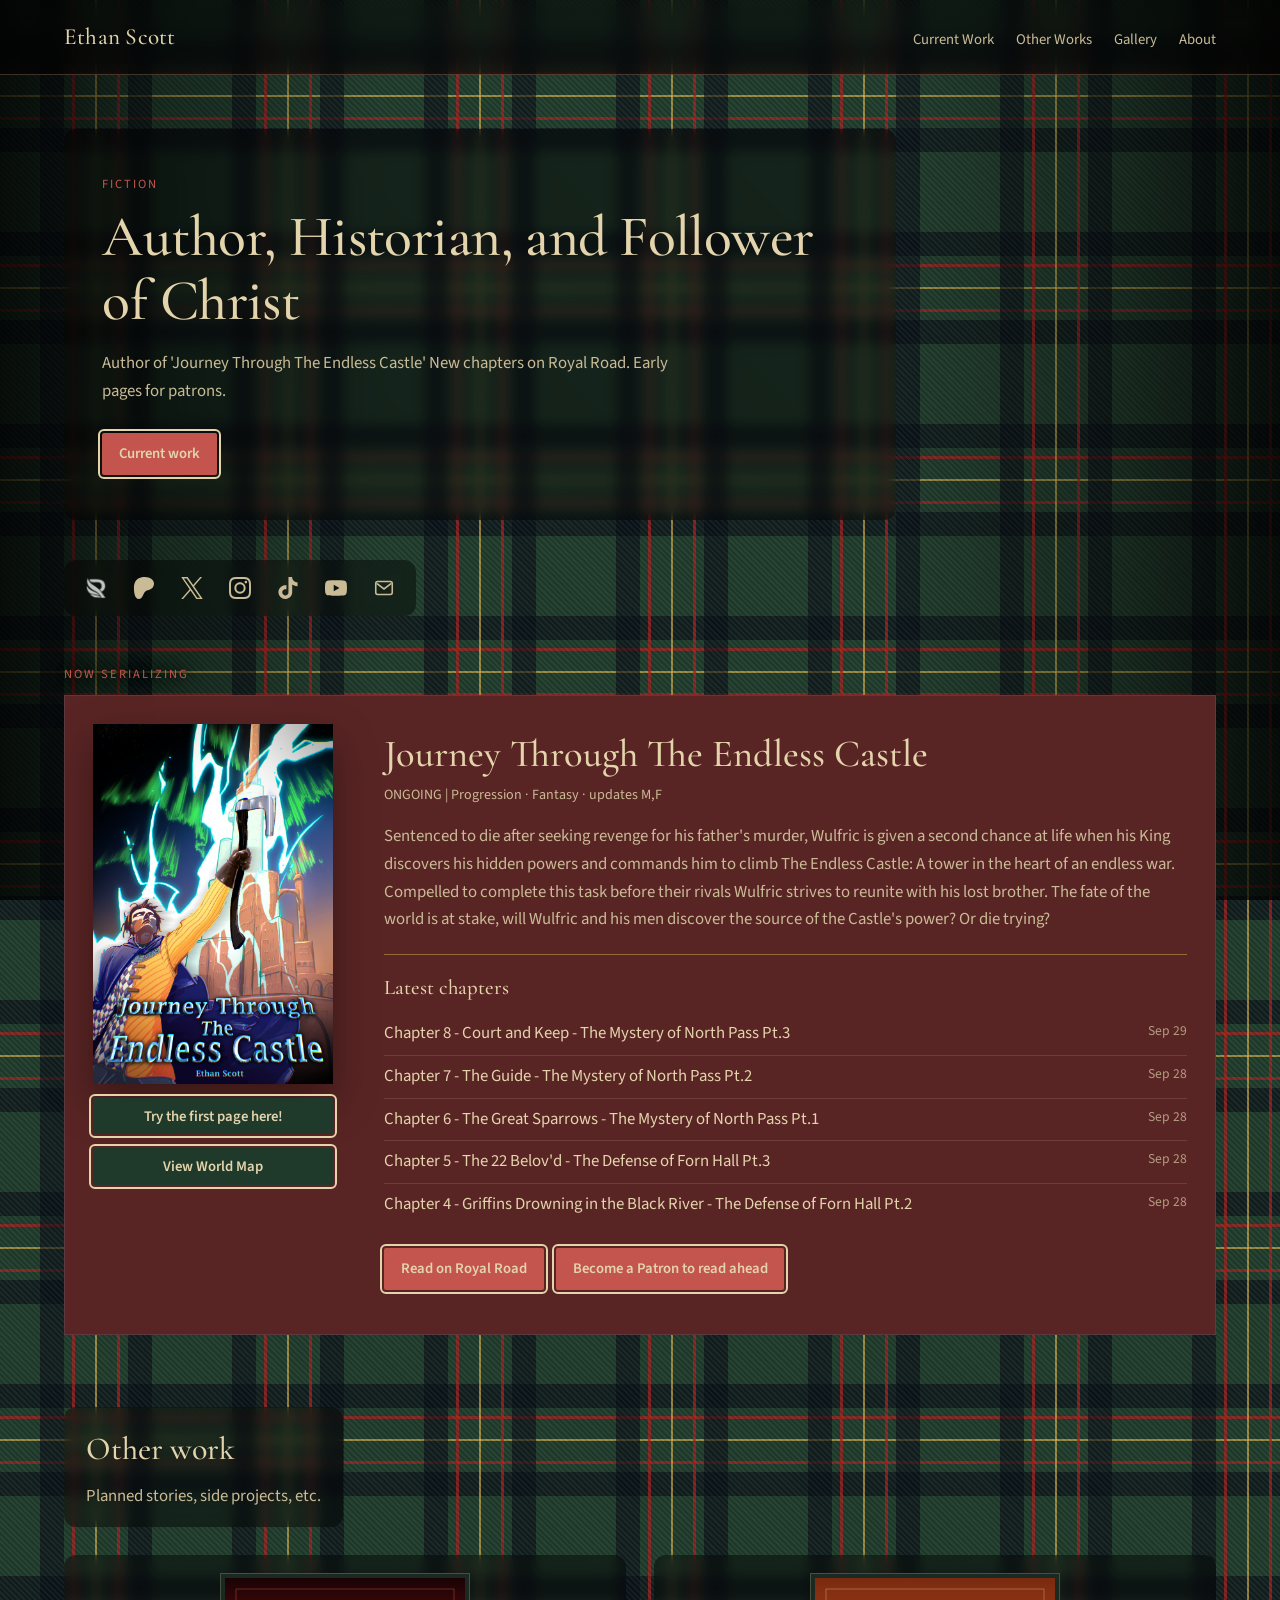
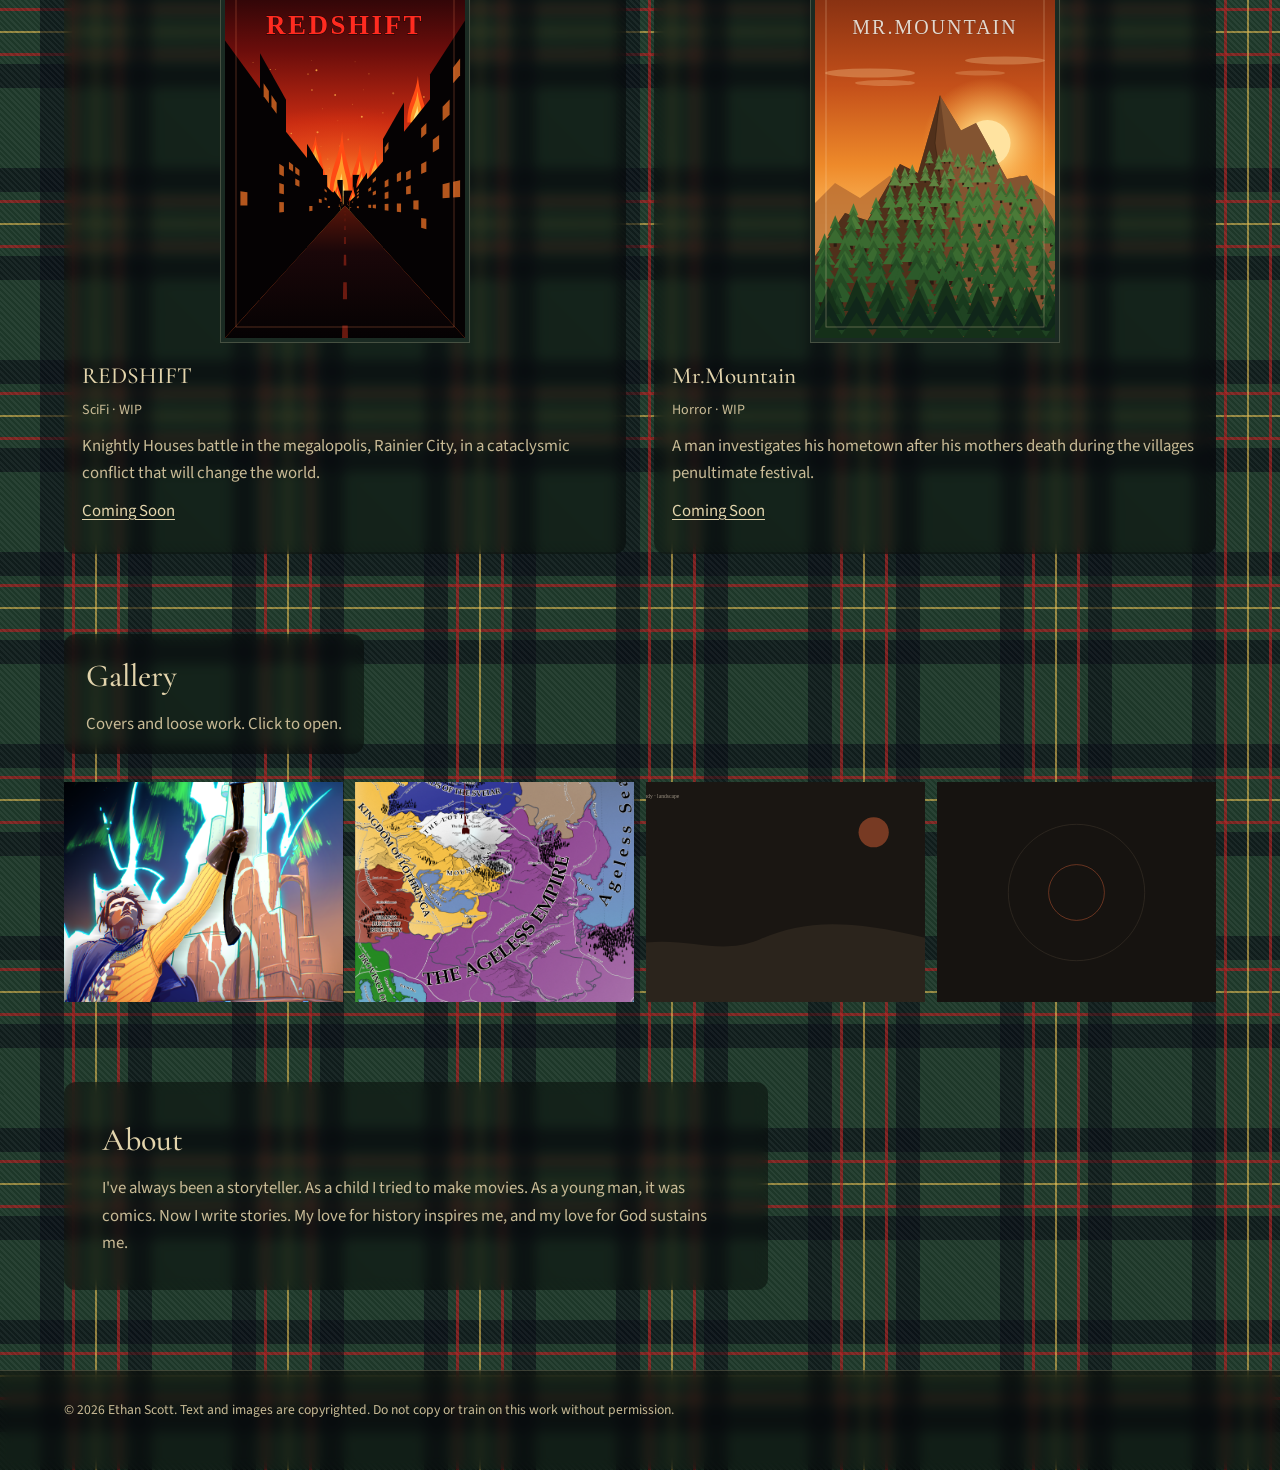
==== index.html @ 51ea2eb9 "Update index.html" ====
<!DOCTYPE html>
<html lang="en">
<head>
  <meta charset="utf-8">
  <meta name="viewport" content="width=device-width, initial-scale=1">
  <title>Ethan Scott</title>
  <link rel="icon" type="image/png" href="images/E-icon.png">
  <meta name="description" content="Fiction by Ethan Scott. Serials, stories, and related art.">
  <link rel="canonical" href="https://ethanscott.work/">

<!-- Open Graph (Discord, Facebook, iMessage, Slack, etc.) -->
<meta property="og:type" content="website">
<meta property="og:site_name" content="Ethan Scott">
<meta property="og:title" content="Ethan Scott | Author, Historian, and Follower of Christ">
<meta property="og:description" content="Author of Journey Through The Endless Castle. New chapters on Royal Road, early pages for patrons.">
<meta property="og:url" content="https://ethanscott.work/">
<meta property="og:image" content="https://ethanscott.work/images/Cover_Art_Lightning_FINAL_darkerskywChromo.png">
<meta property="og:image:alt" content="Cover art for Journey Through The Endless Castle">

<!-- Twitter / X -->
<meta name="twitter:card" content="summary">
<meta name="twitter:site" content="@EthanScott____">
<meta name="twitter:creator" content="@EthanScott____">
<meta name="twitter:title" content="Ethan Scott | Author, Historian, and Follower of Christ">
<meta name="twitter:description" content="Author of Journey Through The Endless Castle. New chapters on Royal Road, early pages for patrons.">
<meta name="twitter:image" content="https://ethanscott.work/images/Cover_Art_Lightning_FINAL_darkerskywChromo.png">
<meta name="twitter:image:alt" content="Cover art for Journey Through The Endless Castle">
  <meta name="theme-color" content="#1f3a2b">
  <link rel="preconnect" href="https://fonts.googleapis.com">
  <link rel="preconnect" href="https://fonts.gstatic.com" crossorigin>
  <link href="https://fonts.googleapis.com/css2?family=Cormorant+Garamond:ital,wght@0,500;0,600;1,500&family=Source+Sans+3:ital,wght@0,400;0,600;1,400&display=swap" rel="stylesheet">
  <link rel="stylesheet" href="style.css">
  <script type="application/ld+json">
{
  "@context": "https://schema.org",
  "@graph": [
    {
      "@type": "WebSite",
      "@id": "https://ethanscott.work/#website",
      "url": "https://ethanscott.work/",
      "name": "Ethan Scott",
      "description": "Fiction by Ethan Scott. Serials, stories, and related art.",
      "publisher": { "@id": "https://ethanscott.work/#person" }
    },
    {
      "@type": "Person",
      "@id": "https://ethanscott.work/#person",
      "name": "Ethan Scott",
      "url": "https://ethanscott.work/",
      "jobTitle": "Author",
      "description": "Author, historian, and follower of Christ.",
      "email": "mailto:askethan@ethanscott.work",
      "sameAs": [
        "https://www.royalroad.com/profile/945969",
        "https://www.patreon.com/ethan_scott",
        "https://x.com/EthanScott____",
        "https://www.instagram.com/ethanscott____/",
        "https://www.tiktok.com/@ethanscott__",
        "https://www.youtube.com/@ethan_scott"
      ]
    },
    {
      "@type": "Book",
      "@id": "https://ethanscott.work/#endless-castle",
      "name": "Journey Through The Endless Castle",
      "author": { "@id": "https://ethanscott.work/#person" },
      "url": "https://www.royalroad.com/fiction/195172/journey-through-the-endless-castle-progression",
      "image": "https://ethanscott.work/images/Cover_Art_Lightning_FINAL_darkerskywChromo.png",
      "genre": ["Progression Fantasy", "Fantasy"],
      "inLanguage": "en",
      "description": "Sentenced to die after seeking revenge for his father's murder, Wulfric is given a second chance at life when his King discovers his hidden powers and commands him to climb The Endless Castle: a tower in the heart of an endless war."
    }
  ]
}
</script>
</head>
<body>

  <header class="site-header">
    <a class="site-mark" href="#top">Ethan Scott</a>
    <nav aria-label="Main">
      <a hfref="#featured">Current Work</a>
      <a href="#works">Other Works</a>
      <a href="#gallery">Gallery</a>
      <a href="#about">About</a>
    </nav>
  </header>

  <main id="top">

    <section class="hero">
      <p class="eyebrow">Fiction</p>
      <h1>Author, Historian, and Follower of Christ</h1>
      <p class="lede">
        <!-- One or two sentences. Swap this for how you actually describe the work. -->
        Author of 'Journey Through The Endless Castle'
        
        New chapters on Royal Road. Early pages for patrons.
      </p>
      <p class="hero-actions">
        <a class="btn btn-solid" href="#featured">Current work</a>
      </p>
    </section>

    <!-- SOCIAL LINKS
         Replace each href="#" with a real profile.
         For email, use mailto:you@ethanscott.work -->
    <nav class="social" aria-label="Elsewhere">
      <ul class="icon-list">
        <li>
          <a href="https://www.royalroad.com/profile/945969" target="_blank" rel="me noopener" aria-label="Royal Road" title="Royal Road">
            <img src="images/royalroad.png" alt="" width="24" height="24">
          </a>
        </li>
        <li>
          <a href="https://www.patreon.com/ethan_scott" target="_blank" rel="me noopener" aria-label="Patreon" title="Patreon">
            <svg viewBox="0 0 24 24" aria-hidden="true" fill="currentColor"><path d="M22.957 7.21c-.004-3.064-2.391-5.576-5.191-6.482-3.478-1.125-8.064-.962-11.384.604C2.357 3.231 1.093 7.391 1.046 11.54c-.039 3.411.302 12.396 5.369 12.46 3.765.047 4.326-4.804 6.068-7.141 1.24-1.662 2.836-2.132 4.801-2.618 3.376-.836 5.678-3.501 5.673-7.031Z"/></svg>
          </a>
        </li>
        <li>
          <a href="https://x.com/EthanScott____" target="_blank" rel="me noopener" aria-label="X" title="X">
            <svg viewBox="0 0 24 24" aria-hidden="true" fill="currentColor"><path d="M14.234 10.162 22.977 0h-2.072l-7.591 8.824L7.251 0H.258l9.168 13.343L.258 24H2.33l8.016-9.318L16.749 24h6.993zm-2.837 3.299-.929-1.329L3.076 1.56h3.182l5.965 8.532.929 1.329 7.754 11.09h-3.182z"/></svg>
          </a>
        </li>
        <li>
          <a href="https://www.instagram.com/ethanscott____/" target="_blank" rel="me noopener" aria-label="Instagram" title="Instagram">
            <svg viewBox="0 0 24 24" aria-hidden="true" fill="currentColor"><path d="M7.0301.084c-1.2768.0602-2.1487.264-2.911.5634-.7888.3075-1.4575.72-2.1228 1.3877-.6652.6677-1.075 1.3368-1.3802 2.127-.2954.7638-.4956 1.6365-.552 2.914-.0564 1.2775-.0689 1.6882-.0626 4.947.0062 3.2586.0206 3.6671.0825 4.9473.061 1.2765.264 2.1482.5635 2.9107.308.7889.72 1.4573 1.388 2.1228.6679.6655 1.3365 1.0743 2.1285 1.38.7632.295 1.6361.4961 2.9134.552 1.2773.056 1.6884.069 4.9462.0627 3.2578-.0062 3.668-.0207 4.9478-.0814 1.28-.0607 2.147-.2652 2.9098-.5633.7889-.3086 1.4578-.72 2.1228-1.3881.665-.6682 1.0745-1.3378 1.3795-2.1284.2957-.7632.4966-1.636.552-2.9124.056-1.2809.0692-1.6898.063-4.948-.0063-3.2583-.021-3.6668-.0817-4.9465-.0607-1.2797-.264-2.1487-.5633-2.9117-.3084-.7889-.72-1.4568-1.3876-2.1228C21.2982 1.33 20.628.9208 19.8378.6165 19.074.321 18.2017.1197 16.9244.0645 15.6471.0093 15.236-.005 11.977.0014 8.718.0076 8.31.0215 7.0301.0839m.1402 21.6932c-1.17-.0509-1.8053-.2453-2.2287-.408-.5606-.216-.96-.4771-1.3819-.895-.422-.4178-.6811-.8186-.9-1.378-.1644-.4234-.3624-1.058-.4171-2.228-.0595-1.2645-.072-1.6442-.079-4.848-.007-3.2037.0053-3.583.0607-4.848.05-1.169.2456-1.805.408-2.2282.216-.5613.4762-.96.895-1.3816.4188-.4217.8184-.6814 1.3783-.9003.423-.1651 1.0575-.3614 2.227-.4171 1.2655-.06 1.6447-.072 4.848-.079 3.2033-.007 3.5835.005 4.8495.0608 1.169.0508 1.8053.2445 2.228.408.5608.216.96.4754 1.3816.895.4217.4194.6816.8176.9005 1.3787.1653.4217.3617 1.056.4169 2.2263.0602 1.2655.0739 1.645.0796 4.848.0058 3.203-.0055 3.5834-.061 4.848-.051 1.17-.245 1.8055-.408 2.2294-.216.5604-.4763.96-.8954 1.3814-.419.4215-.8181.6811-1.3783.9-.4224.1649-1.0577.3617-2.2262.4174-1.2656.0595-1.6448.072-4.8493.079-3.2045.007-3.5825-.006-4.848-.0608M16.953 5.5864A1.44 1.44 0 1 0 18.39 4.144a1.44 1.44 0 0 0-1.437 1.4424M5.8385 12.012c.0067 3.4032 2.7706 6.1557 6.173 6.1493 3.4026-.0065 6.157-2.7701 6.1506-6.1733-.0065-3.4032-2.771-6.1565-6.174-6.1498-3.403.0067-6.156 2.771-6.1496 6.1738M8 12.0077a4 4 0 1 1 4.008 3.9921A3.9996 3.9996 0 0 1 8 12.0077"/></svg>
          </a>
        </li>
         <li>
          <a href="https://www.tiktok.com/@ethanscott__" target="_blank" rel="me noopener" aria-label="TikTok" title="TikTok">
            <svg viewBox="0 0 24 24" aria-hidden="true" fill="currentColor"><path d="M12.525.02c1.31-.02 2.61-.01 3.91-.02.08 1.53.63 3.09 1.75 4.17 1.12 1.11 2.7 1.62 4.24 1.79v4.03c-1.44-.05-2.89-.35-4.2-.97-.57-.26-1.1-.59-1.62-.93-.01 2.92.01 5.84-.02 8.75-.08 1.4-.54 2.79-1.35 3.94-1.31 1.92-3.58 3.17-5.91 3.21-1.43.08-2.86-.31-4.08-1.03-2.02-1.19-3.44-3.37-3.65-5.71-.02-.5-.03-1-.01-1.49.18-1.9 1.12-3.72 2.58-4.96 1.66-1.44 3.98-2.13 6.15-1.72.02 1.48-.04 2.96-.04 4.44-.99-.32-2.15-.23-3.02.37-.63.41-1.11 1.04-1.36 1.75-.21.51-.15 1.07-.14 1.61.24 1.64 1.82 3.02 3.5 2.87 1.12-.01 2.19-.66 2.77-1.61.19-.33.4-.67.41-1.06.1-1.79.06-3.57.07-5.36.01-4.03-.01-8.05.02-12.07z"/></svg>
          </a>
        </li>
        <li>
          <a href="https://www.youtube.com/@ethan_scott" target="_blank" rel="me noopener" aria-label="YouTube" title="YouTube">
            <svg viewBox="0 0 24 24" aria-hidden="true" fill="currentColor"><path d="M23.498 6.186a3.016 3.016 0 0 0-2.122-2.136C19.505 3.545 12 3.545 12 3.545s-7.505 0-9.377.505A3.017 3.017 0 0 0 .502 6.186C0 8.07 0 12 0 12s0 3.93.502 5.814a3.016 3.016 0 0 0 2.122 2.136c1.871.505 9.376.505 9.376.505s7.505 0 9.377-.505a3.015 3.015 0 0 0 2.122-2.136C24 15.93 24 12 24 12s0-3.93-.502-5.814zM9.545 15.568V8.432L15.818 12l-6.273 3.568z"/></svg>
          </a>
        </li>
        <li>
          <a href="mailto:askethan@ethanscott.work" aria-label="Email" title="Email">
            <svg viewBox="0 0 24 24" aria-hidden="true" fill="none" stroke="currentColor" stroke-width="1.7"><rect x="3" y="5" width="18" height="14" rx="2"/><path d="m4 7 8 6 8-6"/></svg>
          </a>
        </li>
      </ul>
    </nav>

    <!-- FEATURED WORK
         Change the title, blurb, links, and cover.
         Drop a real cover into images/ and point both src and the "Read" links. -->
    <section id="featured" class="featured" aria-labelledby="featured-title">
      <p class="eyebrow">Now serializing</p>
      <article class="featured-card">
       <div class="featured-side">
  <a class="featured-cover" href="https://www.royalroad.com/fiction/195172/journey-through-the-endless-castle-progression">
    <img src="images/Cover_Art_Lightning_FINAL_darkerskywChromo.png" width="640" height="960" alt="Cover for the featured work">
  </a>
  <button type="button" id="sample-open" class="btn btn-green">Try the first page here!</button>
  <button type="button" id="map-open" class="btn btn-green">View World Map</button>
</div>
        <div class="featured-copy">
          <h2 id="featured-title">Journey Through The Endless Castle</h2>
          <p class="meta">ONGOING | Progression · Fantasy · updates M,F</p>
          <p>
            Sentenced to die after seeking revenge for his father's murder, Wulfric is given a second chance at life when his King discovers his hidden powers and commands him to climb The Endless Castle: A tower in the heart of an endless war. Compelled to complete this task before their rivals Wulfric strives to reunite with his lost brother. The fate of the world is at stake, will Wulfric and his men discover the source of the Castle's power? Or die trying?
          </p>
          <div class="latest">
  <h3>Latest chapters</h3>
  <ul id="latest-chapters" class="chapter-list">
    <li><a href="https://www.royalroad.com/fiction/195172/journey-through-the-endless-castle-progression">See all chapters on Royal Road</a></li>
  </ul>
</div>
          <p class="hero-actions">
            <a class="btn btn-solid" href="https://www.royalroad.com/fiction/195172/journey-through-the-endless-castle-progression">Read on Royal Road</a>
            <a class="btn btn-solid" href="https://www.patreon.com/ethan_scott">Become a Patron to read ahead</a>
          </p>
        </div>
      </article>
    </section>

    <!-- OTHER WORKS
         Copy a <article class="work"> block for each extra title.
         Delete the second card if you only have one book live. -->
    <section id="works" class="works" aria-labelledby="works-title">
      <header class="section-head">
        <h2 id="works-title">Other work</h2>
        <p>Planned stories, side projects, etc.</p>
      </header>
      <div class="work-grid">
        <article class="work">
          <a class="work-cover" href="images/cover-2.svg">
            <img src="images/cover-2.svg" width="480" height="720" alt="Cover for a second work">
          </a>
          <h3>REDSHIFT</h3>
          <p class="meta">SciFi · WIP</p>
          <p>Knightly Houses battle in the megalopolis, Rainier City, in a cataclysmic conflict that will change the world.</p>
          <p><a href="#">Coming Soon</a></p>
        </article>
        <article class="work">
          <a class="work-cover" href="images/cover-3.svg">
            <img src="images/cover-3.svg" width="480" height="720" alt="Cover for a third work">
          </a>
          <h3>Mr.Mountain</h3>
          <p class="meta">Horror · WIP</p>
          <p>A man investigates his hometown after his mothers death during the villages penultimate festival.</p>
          <p><a href="#">Coming Soon</a></p>
        </article>
      </div>
    </section>

    <!-- GALLERY
         Covers, maps, sketches. Copy an <a class="piece"> block to add more.
         href = lightbox image, src = grid image, alt = caption. -->
    <section id="gallery" class="gallery-section" aria-labelledby="gallery-title">
      <header class="section-head">
        <h2 id="gallery-title">Gallery</h2>
        <p>Covers and loose work. Click to open.</p>
      </header>
      <div class="gallery">
        <a class="piece" href="#" data-full="images/Cover_Art_Lightning_FINAL_darkerskywChromo.png">
  <img src="images/Cover_Art_Lightning_FINAL_darkerskywChromo.png" width="640" height="960" alt="Journey Through The Endless Castle cover" loading="lazy">
</a>
        <a class="piece" href="#" data-full="images/World_Map_Colored_Finished text edit.png">
          <img src="images/World_Map_Colored_Finished text edit.png" width="480" height="720" alt="Second cover" loading="lazy">
        </a>
        <a class="piece" href="#" data-full="images/art-1.svg">
          <img src="images/art-1.svg" width="1000" height="700" alt="Study one" loading="lazy">
        </a>
        <a class="piece" href="#" data-full="images/art-2.svg">
          <img src="images/art-2.svg" width="900" height="900" alt="Study two" loading="lazy">
        </a>
      </div>
    </section>

    <section id="about" class="about">
      <h2>About</h2>
      <p>
        I've always been a storyteller. As a child I tried to make movies. As a young man, it was comics. Now I write stories. My love for history inspires me, and my love for God sustains me.
      </p>
    </section>

  </main>

  <footer class="site-footer">
    <p>&copy; <span id="year">2026</span> Ethan Scott. Text and images are copyrighted. Do not copy or train on this work without permission.</p>
  </footer>
<dialog id="sample" aria-labelledby="sample-title">
  <div class="sample-panel">
    <header class="sample-head">
      <h2 id="sample-title">Chapter 1 Sample</h2>
      <button type="button" class="sample-close" aria-label="Close">&times;</button>
    </header>

    <div class="sample-body" tabindex="0">
      <!-- PASTE CHAPTER 1 HERE: wrap each paragraph in <p>...</p>.
           For a scene break use <p class="scene-break">* * *</p> -->
      <p>Wulfric was crouched and still, waiting in the rain. His feet slowly sank into the mud as he lingered. His dirty brown tunic was fully soaked through. He had been tracking his prey into the Eastern Marches for weeks and not once had it stopped raining. The winter wheat around him bent in the wind. The weather was worsening. Thunder rumbled in the distance. All I need is my axe, nothing more, he thought.</p>
      <p>His thumb passed over the letters carved into the black wood handle of his axe. Harbardr, it read: his father's name.</p>
      <p>Two of the murderers came out of the farm house; the house they had just stolen from some poor family that now hung, dead, in the orchard to the west. His eyes followed them as they slowly walked around the porch towards the east side of the building. They left a spear by the door as they went. One was of the same origin as himself, a man of the Sveiar. The other, it seemed, was a Moravian. They stopped and laughed as they urinated on the walls. Wretches. That was the only word he could conjure as he watched.<p>
      <p>Years he had now spent, hunting these men down, hundreds of sleepless nights under the stars, many with an empty stomach. The filth who had killed his father and his uncle were finally before him. Wulfric felt sick at how pathetic they were. He waited for the moment he could isolate them one by one. Four of them, he believed there were, but only two had he seen so far.<p>
      <p>Once the two of them had come back around the house, they finished their conversation and one of them sauntered back inside. The other stood by the stone steps in front, likely hewn and placed there by the former man of this house. This one's hair was long but well-kept. Wulfric could see him pull an ivory comb from a pocket inside his yellow wool mantle and begin to unravel his long black beard. The color of it reminded Wulfric of his brother Sigmund with his jet black hair. The man began to slowly walk towards the field.<p>
      <p>Wulfric finally stood and his knees cracked. The overgrown winter grain still swayed over his head. The rainy breeze whipped his wet brown hair over his face. He loosened the grip on his father's wood-cutting axe. It slid further down where he now held it tightly at the heel. He rushed forth and buried the axe deep in the man's chest. The comb was cleaved in two and stuck in the now bloody beard. The door of the house burst open; Wulfric had made too much noise. Two more of those animals came running towards him. Quickly, he stood firm and chopped at the legs of the man on his left. The attacker tumbled to the ground, striking his head on the stone steps. He went limp instantly; the late farmer, it seemed, wanted his share of vengeance. The other brigand was quicker: he grabbed the spear that lay against the door frame and rushed at Wulfric, screaming.<p>
      <p>The pain was sharp. The spear had found its place deep in his thigh. Dirty hands then grasped at his throat as they both fell into the mud. Wulfric's axe had flown to the wayside as they struggled on the ground, the spear rending his flesh as they moved. The agony was like lightning: it shot through his body in fast jolts that pounded in his ears. The beast on top of him freed one of his arms and twisted the spear. My axe is enough! he thought, yet the air around him shifted without his say. A thunderclap and flash. This time the lightning he felt was real. It came roaring from his fingertips, throwing the man back into the farm house with a trail of black smoke and red flame.<p>
      <p>Managing to stand, Wulfric pulled the spear from his leg and, as fast as he could, climbed the stairs and stuck the bloodied end of the weapon into the wood, using the spear to wedge the door closed. He could already see the fire growing from under the door. Before he could back away, the thatched roof took light. The rain could not drown out the fire, nor could it drown out the screams. Father, if you're watching, see your works in me. He looked down at his hands where soot had stained the tips of each finger. Just as he had the mind to run, soldiers from the nearby village came upon the farm house. There's no point in it now, it seems.<p>
      <p class="sample-end">
        <a href="https://www.royalroad.com/fiction/195172/journey-through-the-endless-castle-progression">Keep reading on Royal Road</a>
      </p>
    </div>
  </div>
</dialog>
  <dialog id="worldmap" aria-label="World map">
  <button type="button" class="map-close" aria-label="Close">&times;</button>
  <div class="map-frame">
    <img id="map-img" src="images/World_Map_Colored_Finished%20text%20edit.png" alt="World map" loading="lazy">
  </div>
</dialog>
  <dialog id="lightbox" aria-label="Enlarged image">
    <button type="button" class="lb-btn lb-close" aria-label="Close">&times;</button>
    <button type="button" class="lb-btn lb-prev" aria-label="Previous image">&#8249;</button>
    <figure>
      <img id="lb-image" src="" alt="">
      <figcaption id="lb-caption"></figcaption>
    </figure>
    <button type="button" class="lb-btn lb-next" aria-label="Next image">&#8250;</button>
  </dialog>

  <script src="script.js"></script>
  <script src="sample.js"></script>
</body>
</html>
---- style.css ----
:root {
  --bg: #121c17;
  --bg-raise: #1a2a22;
  --ink: #e3d4ac;
  --mute: #c9bb96;
  --accent: #c4544e;
  --accent-soft: #e3d4ac;
  --line: rgba(227, 212, 172, 0.22);

  --serif: "Cormorant Garamond", "Palatino Linotype", Palatino, Georgia, serif;
  --sans: "Source Sans 3", system-ui, -apple-system, "Segoe UI", sans-serif;

  --pad: clamp(20px, 5vw, 72px);
  --measure: 38rem;
}

*, *::before, *::after { box-sizing: border-box; }

html {
  scroll-behavior: smooth;
  scroll-padding-top: 80px;
}

body {
  margin: 0;
  background-color: #1f3a2b;
  background-image:
    /* side vignette */
    linear-gradient(90deg,
      rgba(0,0,0,0.8) 0%,
      rgba(0,0,0,0.35) 12%,
      transparent 30%,
      transparent 70%,
      rgba(0,0,0,0.35) 88%,
      rgba(0,0,0,0.8) 100%),
    /* twill weave texture */
    repeating-linear-gradient(45deg,
      rgba(255,255,255,0.045) 0 2px,
      rgba(0,0,0,0.06) 2px 4px),
    /* vertical threads */
    repeating-linear-gradient(90deg,
      transparent 0 40px,
      rgba(8,12,20,0.6) 40px 64px,      /* wide black band */
      transparent 64px 72px,
      rgba(170,30,30,0.7) 72px 75px,    /* thin red */
      transparent 75px 95px,
      rgba(230,190,80,0.6) 95px 97px,   /* gold pinstripe */
      transparent 97px 117px,
      rgba(170,30,30,0.7) 117px 120px,
      transparent 120px 128px,
      rgba(8,12,20,0.6) 128px 152px,
      transparent 152px 192px),
    /* horizontal threads */
    repeating-linear-gradient(0deg,
      transparent 0 40px,
      rgba(8,12,20,0.6) 40px 64px,
      transparent 64px 72px,
      rgba(170,30,30,0.7) 72px 75px,
      transparent 75px 95px,
      rgba(230,190,80,0.6) 95px 97px,
      transparent 97px 117px,
      rgba(170,30,30,0.7) 117px 120px,
      transparent 120px 128px,
      rgba(8,12,20,0.6) 128px 152px,
      transparent 152px 192px);
  background-size: 100% 100%, auto, 192px 192px, 192px 192px;
  background-attachment: fixed, scroll, scroll, scroll;
  color: var(--ink);
  font-family: var(--sans);
  font-size: 1.05rem;
  line-height: 1.65;
}

img { max-width: 100%; height: auto; display: block; }

a {
  color: var(--accent-soft);
  text-underline-offset: 0.18em;
}

a:hover { color: var(--ink); }

:focus-visible {
  outline: 2px solid var(--accent);
  outline-offset: 3px;
}

/* Header */

.site-header {
  position: sticky;
  top: 0;
  z-index: 20;
  display: flex;
  align-items: baseline;
  justify-content: space-between;
  gap: 24px;
  padding: 18px var(--pad);
  background: color-mix(in srgb, var(--bg) 88%, transparent);
  backdrop-filter: blur(10px);
  border-bottom: 1px solid var(--line);
}

.site-mark {
  font-family: var(--serif);
  font-size: 1.45rem;
  font-weight: 500;
  letter-spacing: 0.01em;
  color: var(--ink);
  text-decoration: none;
}

.site-header nav {
  display: flex;
  gap: 22px;
}

.site-header nav a {
  color: var(--mute);
  text-decoration: none;
  font-size: 0.92rem;
}

.site-header nav a:hover { color: var(--ink); }

/* Hero */

.hero {
  padding: clamp(48px, 10vh, 120px) var(--pad) 32px;
  max-width: 52rem;
}

.eyebrow {
  margin: 0 0 10px;
  color: var(--accent);
  font-size: 0.78rem;
  letter-spacing: 0.16em;
  text-transform: uppercase;
}

.hero h1 {
  margin: 0 0 16px;
  font-family: var(--serif);
  font-size: clamp(2.1rem, 5vw, 3.6rem);
  font-weight: 500;
  line-height: 1.12;
  letter-spacing: -0.01em;
}

.lede {
  margin: 0 0 28px;
  color: var(--mute);
  max-width: 36rem;
}

.hero-actions {
  display: flex;
  flex-wrap: wrap;
  gap: 12px;
  margin: 0;
}

.btn {
  display: inline-flex;
  align-items: center;
  justify-content: center;
  padding: 0.55rem 1.05rem;
  border-radius: 2px;
  text-decoration: none;
  font-size: 0.92rem;
  font-weight: 600;
}

.btn-solid {
  background: var(--accent);
  color: #e3d4ac;
  outline: 2px solid var(--ink); 
  outline-offset: 2px;
}

.btn-solid:hover { filter: brightness(1.25); color: #e3d4ac; }

.btn-ghost {
  border: 2px solid var(--line);
  color: var(--ink);
  outline: 2px solid var(--ink); 
  outline-offset: 2px;
}

.btn-ghost:hover {
  border-color: var(--accent-soft);
  color: var(--ink);
}

/* Social */

.social {
  padding: 8px var(--pad) 40px;
}

.icon-list {
  display: flex;
  flex-wrap: wrap;
  gap: 4px;
  margin: 0;
  padding: 0;
  list-style: none;
}

.icon-list a {
  display: flex;
  align-items: center;
  justify-content: center;
  width: 44px;
  height: 44px;
  color: var(--mute);
}

.icon-list a:hover { color: var(--accent); }

.icon-list svg,
.icon-list img {
  width: 22px;
  height: 22px;
}

.icon-list img {
  filter: grayscale(1) brightness(1.4);
  opacity: 0.75;
}

.icon-list a:hover img {
  filter: none;
  opacity: 1;
}

/* Featured */

.featured {
  padding: 8px var(--pad) 72px;
}

.featured-card {
  display: grid;
  grid-template-columns: minmax(180px, 240px) minmax(0, 1fr);
  gap: clamp(24px, 4vw, 56px);
  align-items: start;
  padding: 28px;
  background: #592424;
  border: 1px solid #5a3a40;
}

.featured-cover {
  display: block;
  box-shadow: 0 18px 40px rgba(0, 0, 0, 0.35);
}

.featured-copy h2 {
  margin: 8px 0 8px;
  font-family: var(--serif);
  font-size: clamp(1.8rem, 3vw, 2.5rem);
  font-weight: 500;
  line-height: 1.15;
}

.meta {
  margin: 0 0 14px;
  color: var(--mute);
  font-size: 0.88rem;
}

.featured-copy p { margin: 0 0 16px; color: var(--mute); }
.featured-copy .hero-actions { margin-top: 8px; }

/* Works */

.works,
.gallery-section,
.about {
  padding: 0 var(--pad) 80px;
}

.section-head {
  max-width: var(--measure);
  margin-bottom: 28px;
}

.section-head h2,
.about h2 {
  margin: 0 0 8px;
  font-family: var(--serif);
  font-size: 2rem;
  font-weight: 500;
}

.section-head p,
.about p {
  margin: 0;
  color: var(--mute);
}

.work-grid {
  display: grid;
  grid-template-columns: repeat(2, minmax(0, 1fr));
  gap: 28px;
}

.work {
  display: flex;
  flex-direction: column;
  align-items: center;
}

.work h3,
.work p {
  align-self: stretch;
}

.work-cover {
  display: block;
  width: fit-content;
  max-width: 100%;
  margin: 0 auto 14px;
  padding: 4px;
  background: var(--bg-raise);
  border: 1px solid var(--line);
}

.work-cover img {
  display: block;
  width: 240px;
  max-width: 100%;
  height: auto;
}

.work h3 {
  margin: 0 0 4px;
  font-family: var(--serif);
  font-size: 1.45rem;
  font-weight: 500;
}

.work p { margin: 0 0 10px; color: var(--mute); }

/* Gallery — fixed columns, not masonry. Smaller than an art-site grid. */

.gallery {
  display: grid;
  grid-template-columns: repeat(4, minmax(0, 1fr));
  gap: 12px;
}

.piece {
  display: block;
  background: var(--bg-raise);
  cursor: zoom-in;
  overflow: hidden;
  position: relative;
  z-index: 1;
  transform: scale(1);
  transition: transform 0.25s ease;
}

.piece:hover {
  transform: scale(1.08);
  z-index: 2;
}

.piece img {
  width: 100%;
  height: 220px;
  object-fit: cover;
}

.piece:hover img { opacity: 0.82; }

.about { max-width: calc(var(--measure) + var(--pad) * 2); }

/* Footer */

.site-footer {
  padding: 28px var(--pad) 48px;
  border-top: 1px solid var(--line);
  color: var(--mute);
  font-size: 0.85rem;
}

.site-footer p { margin: 0; }

/* Lightbox */

#lightbox {
  width: 100vw;
  max-width: 100vw;
  height: 100vh;
  max-height: 100vh;
  margin: 0;
  padding: 0;
  border: 0;
  background: rgba(8, 7, 6, 0.45);
  color: var(--ink);
}

#lightbox[open] {
  display: grid;
  grid-template-columns: 64px 1fr 64px;
  align-items: center;
}

#lightbox::backdrop { background: rgba(8, 7, 6, 0.45); }

#lightbox figure {
  grid-column: 2;
  display: flex;
  flex-direction: column;
  align-items: center;
  justify-content: center;
  gap: 12px;
  height: 100vh;
  margin: 0;
  padding: 24px 0;
  min-width: 0;
}

#lb-image {
  max-width: 100%;
  max-height: calc(100vh - 96px);
  object-fit: contain;
}

#lb-caption {
  color: var(--mute);
  font-size: 0.875rem;
}

.lb-btn {
  border: 0;
  background: transparent;
  color: var(--ink);
  font-size: 2.5rem;
  line-height: 1;
  cursor: pointer;
  padding: 16px;
}

.lb-btn:hover { color: var(--accent); }

.lb-prev { grid-column: 1; grid-row: 1; }
.lb-next { grid-column: 3; grid-row: 1; }

.lb-close {
  position: absolute;
  top: 8px;
  right: 8px;
}

@media (max-width: 800px) {
  .featured-card { grid-template-columns: 1fr; }
  .featured-cover { max-width: 240px; }
  .work-grid { grid-template-columns: 1fr; }
  .gallery { grid-template-columns: repeat(2, minmax(0, 1fr)); }
}

@media (max-width: 560px) {
  .site-header { flex-direction: column; gap: 8px; }
  .gallery { grid-template-columns: 1fr 1fr; }
  #lightbox[open] { grid-template-columns: 40px 1fr 40px; }
  .lb-btn { padding: 8px; }
}

@media (prefers-reduced-motion: reduce) {
  html { scroll-behavior: auto; }
  .piece img { transition: none; }
}
/* Text panels: dark blur behind floating text */

.hero,
.about,
.section-head,
.work,
.icon-list {
  background: rgba(0, 0, 0, 0.42);
  -webkit-backdrop-filter: blur(6px);
  backdrop-filter: blur(6px);
  border-radius: 12px;
}

/* Hero: move side spacing from padding to margin so the panel floats */
.hero {
  margin: clamp(24px, 6vh, 72px) var(--pad) 32px;
  padding: clamp(28px, 5vh, 56px) clamp(20px, 3vw, 40px);
}

/* About: same idea */
.about {
  margin: 0 var(--pad) 80px;
  padding: 32px clamp(20px, 3vw, 40px);
  max-width: 44rem;
}

/* Section headings hug their text */
.section-head {
  width: fit-content;
  max-width: var(--measure);
  padding: 16px 22px;
}

/* Work cards */
.work {
  padding: 18px;
}

/* Social icon strip */
.icon-list {
  width: fit-content;
  padding: 6px 10px;
}

/* "Now serializing" label sits directly on the tartan */
.featured > .eyebrow {
  text-shadow: 0 0 8px #000, 0 0 18px rgba(0, 0, 0, 0.8);
}

/* Header and footer: darker, blurrier bars */
.site-header {
  background: rgba(0, 0, 0, 0.55);
  -webkit-backdrop-filter: blur(10px);
  backdrop-filter: blur(10px);
}

.site-footer {
  background: rgba(0, 0, 0, 0.5);
  -webkit-backdrop-filter: blur(6px);
  backdrop-filter: blur(6px);
}
/* Latest chapters (inside the red featured card) */
.latest {
  margin: 20px 0 22px;
  padding-top: 16px;
  border-top: 1px solid rgba(230, 190, 80, 0.45); /* gold pinstripe */
}

.latest h3 {
  margin: 0 0 8px;
  font-family: var(--serif);
  font-size: 1.3rem;
  font-weight: 500;
}

.chapter-list {
  margin: 0;
  padding: 0;
  list-style: none;
}

.chapter-list li {
  display: flex;
  justify-content: space-between;
  gap: 16px;
  padding: 7px 0;
  border-bottom: 1px solid rgba(227, 212, 172, 0.15);
}

.chapter-list li:last-child { border-bottom: 0; }

.chapter-list a {
  color: var(--ink);
  text-decoration: none;
}

.chapter-list a:hover { text-decoration: underline; }

.chapter-list time {
  flex-shrink: 0;
  color: var(--mute);
  font-size: 0.85rem;
  opacity: 0.8;
}
/* Green sample button under the cover */
.featured-side {
  display: flex;
  flex-direction: column;
  gap: 14px;
}

.btn-green {
  background: #1f3a2b;
  color: var(--ink);
  border: 0;
  outline: 2px solid var(--ink);
  outline-offset: 2px;
  font-family: var(--sans);
  line-height: 1.3;
  text-align: center;
  cursor: pointer;
}

.btn-green:hover { filter: brightness(1.35); }

@media (max-width: 800px) {
  .featured-side { max-width: 240px; }
}

/* Sample popup */
#sample {
  width: 100vw;
  height: 100vh;
  max-width: none;
  max-height: none;
  margin: 0;
  padding: 4vh 4vw;
  border: 0;
  background: transparent;
}

#sample[open] {
  display: grid;
  place-items: center;
}

#sample::backdrop {
  background: rgba(0, 0, 0, 0.45);
  -webkit-backdrop-filter: blur(8px);
  backdrop-filter: blur(8px);
}

body:has(#sample[open]) { overflow: hidden; }

.sample-panel {
  display: flex;
  flex-direction: column;
  width: min(44rem, 100%);
  max-height: 100%;
  background: rgba(14, 28, 62, 0.92);
  border: 1px solid rgba(226, 193, 122, 0.4);
  border-radius: 10px;
  box-shadow: 0 24px 70px rgba(0, 0, 0, 0.6);
  color: #e2c17a;
  overflow: hidden;
}

.sample-head {
  display: flex;
  align-items: center;
  justify-content: space-between;
  gap: 16px;
  padding: 14px 18px 14px 28px;
  border-bottom: 1px solid rgba(226, 193, 122, 0.3);
}

.sample-head h2 {
  margin: 0;
  font-family: var(--serif);
  font-size: 1.6rem;
  font-weight: 500;
  color: #e2c17a;
}

.sample-close {
  border: 0;
  background: transparent;
  color: #e2c17a;
  font-size: 2rem;
  line-height: 1;
  padding: 4px 10px;
  cursor: pointer;
}

.sample-close:hover { color: #fff3d0; }

.sample-body {
  overflow-y: auto;
  padding: 24px 28px 32px;
  font-family: var(--serif);
  font-size: 1.28rem;
  line-height: 1.75;
  scrollbar-color: rgba(226, 193, 122, 0.5) transparent;
}

.sample-body p { margin: 0 0 1.1em; }

.sample-body .scene-break {
  text-align: center;
  letter-spacing: 0.4em;
  opacity: 0.7;
}

.sample-body a { color: #fff3d0; }

.sample-end {
  margin-top: 2em;
  padding-top: 1.2em;
  border-top: 1px solid rgba(226, 193, 122, 0.3);
  text-align: center;
  font-family: var(--sans);
  font-size: 1rem;
}

#sample[open] .sample-panel { animation: sample-in 0.25s ease-out; }

@keyframes sample-in {
  from { opacity: 0; transform: translateY(8px); }
  to   { opacity: 1; transform: none; }
}

@media (prefers-reduced-motion: reduce) {
  #sample[open] .sample-panel { animation: none; }
}
/* Smoother scrolling in the sample popup */
.sample-panel {
  will-change: transform;
}

.sample-body {
  overscroll-behavior: contain;
  will-change: scroll-position;
  -webkit-overflow-scrolling: touch;
}

/* While the popup is open, the page behind it is hidden by the blurred
   backdrop anyway, so switch off the other blurs to free up the GPU. */
body:has(#sample[open]) .site-header,
body:has(#sample[open]) .site-footer,
body:has(#sample[open]) .hero,
body:has(#sample[open]) .about,
body:has(#sample[open]) .section-head,
body:has(#sample[open]) .work,
body:has(#sample[open]) .icon-list {
  -webkit-backdrop-filter: none;
  backdrop-filter: none;
}
/* World map popup */
#worldmap {
  width: 100vw;
  height: 100vh;
  max-width: none;
  max-height: none;
  margin: 0;
  padding: 3vh 3vw;
  border: 0;
  background: transparent;
}

#worldmap[open] {
  display: grid;
  place-items: center;
}

#worldmap::backdrop {
  background: rgba(0, 0, 0, 0.45);
  -webkit-backdrop-filter: blur(8px);
  backdrop-filter: blur(8px);
}

body:has(#worldmap[open]) { overflow: hidden; }

.map-frame {
  max-width: 94vw;
  max-height: 90vh;
  overflow: auto;
  border: 1px solid rgba(226, 193, 122, 0.45);
  border-radius: 10px;
  background: #0e1c3e;
  box-shadow: 0 24px 70px rgba(0, 0, 0, 0.6);
  scrollbar-color: rgba(226, 193, 122, 0.5) transparent;
}

#map-img {
  display: block;
  max-width: 94vw;
  max-height: 90vh;
  width: auto;
  height: auto;
  object-fit: contain;
  cursor: zoom-in;
}

/* Click the map to view it at full size and scroll around */
#worldmap.zoomed #map-img {
  max-width: none;
  max-height: none;
  cursor: zoom-out;
}

.map-close {
  position: absolute;
  top: 14px;
  right: 18px;
  z-index: 2;
  width: 44px;
  height: 44px;
  border: 1px solid rgba(226, 193, 122, 0.45);
  border-radius: 50%;
  background: rgba(14, 28, 62, 0.85);
  color: #e2c17a;
  font-size: 1.8rem;
  line-height: 1;
  cursor: pointer;
}

.map-close:hover { color: #fff3d0; }
/* Click sparks canvas */
#sparks {
  position: fixed;
  inset: 0;
  width: 100%;
  height: 100%;
  margin: 0;
  padding: 0;
  border: 0;
  background: transparent;
  overflow: hidden;
  pointer-events: none;
  z-index: 9999;
}
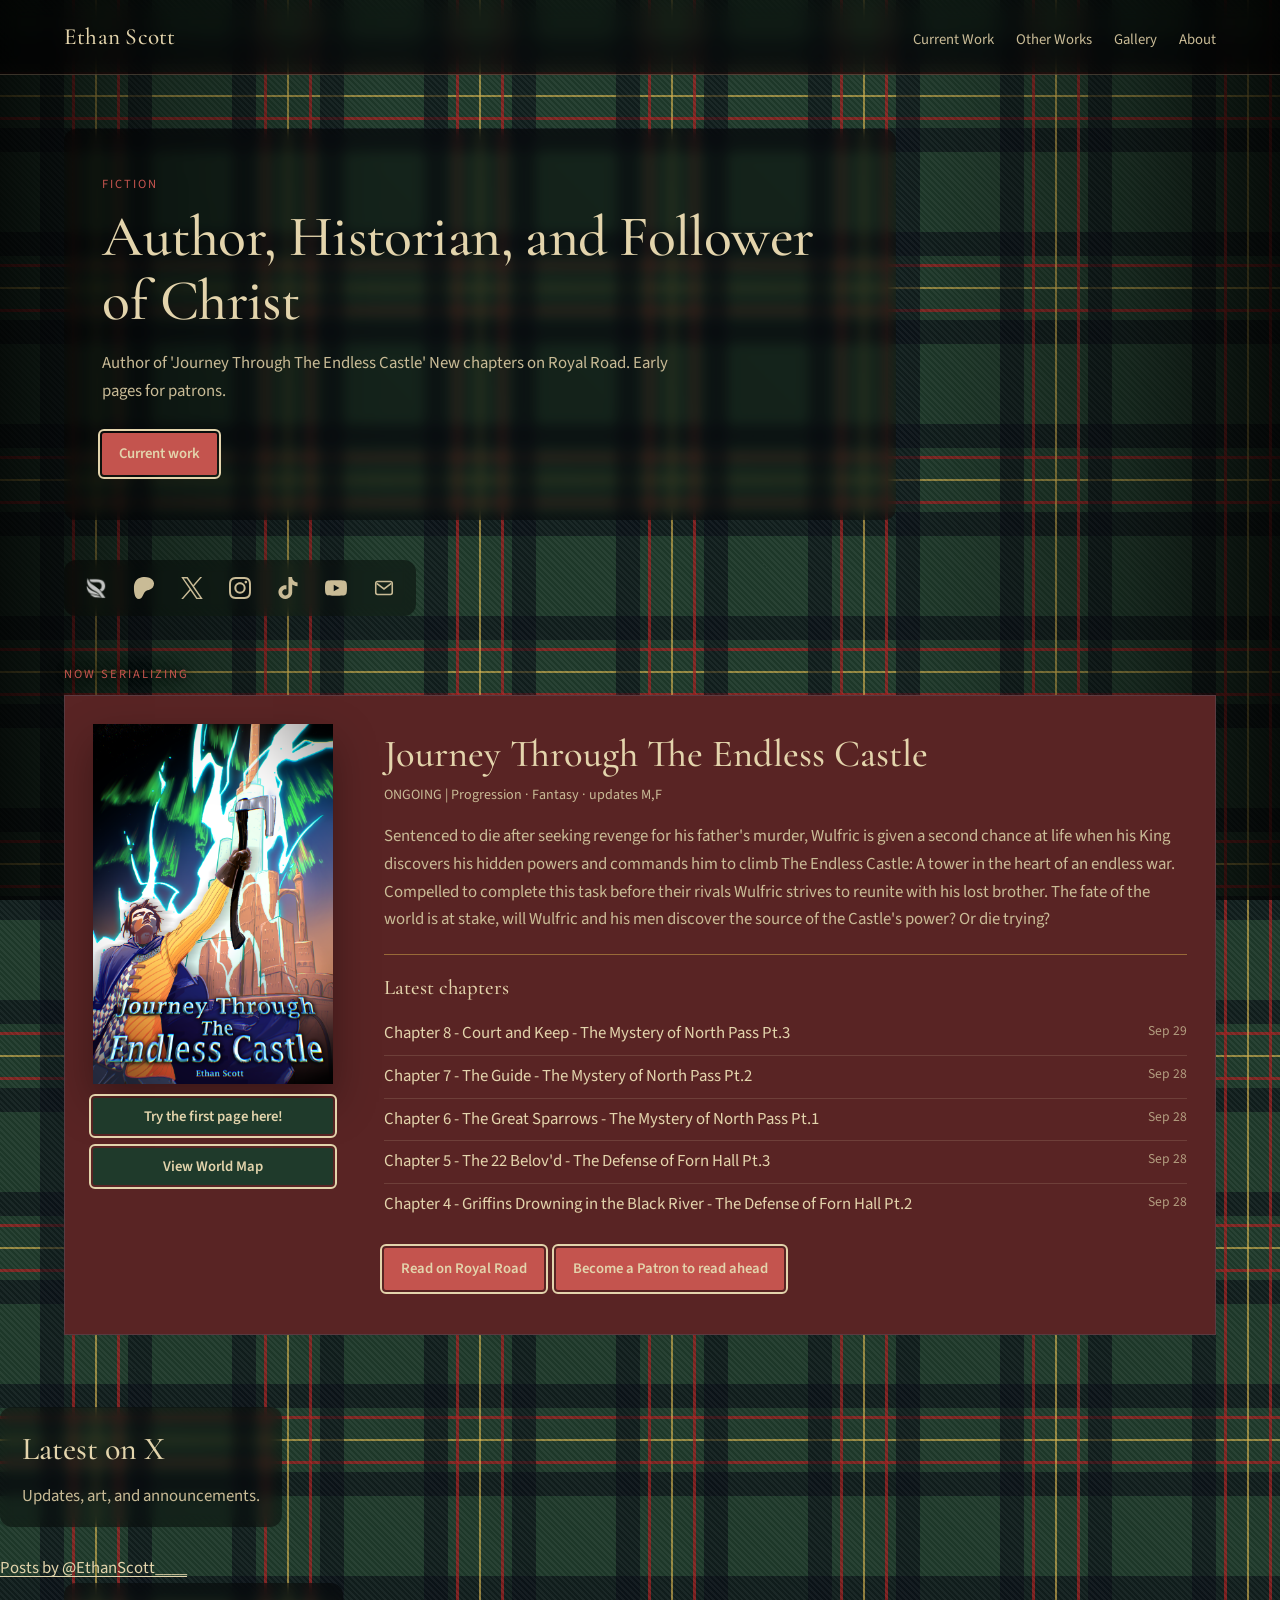
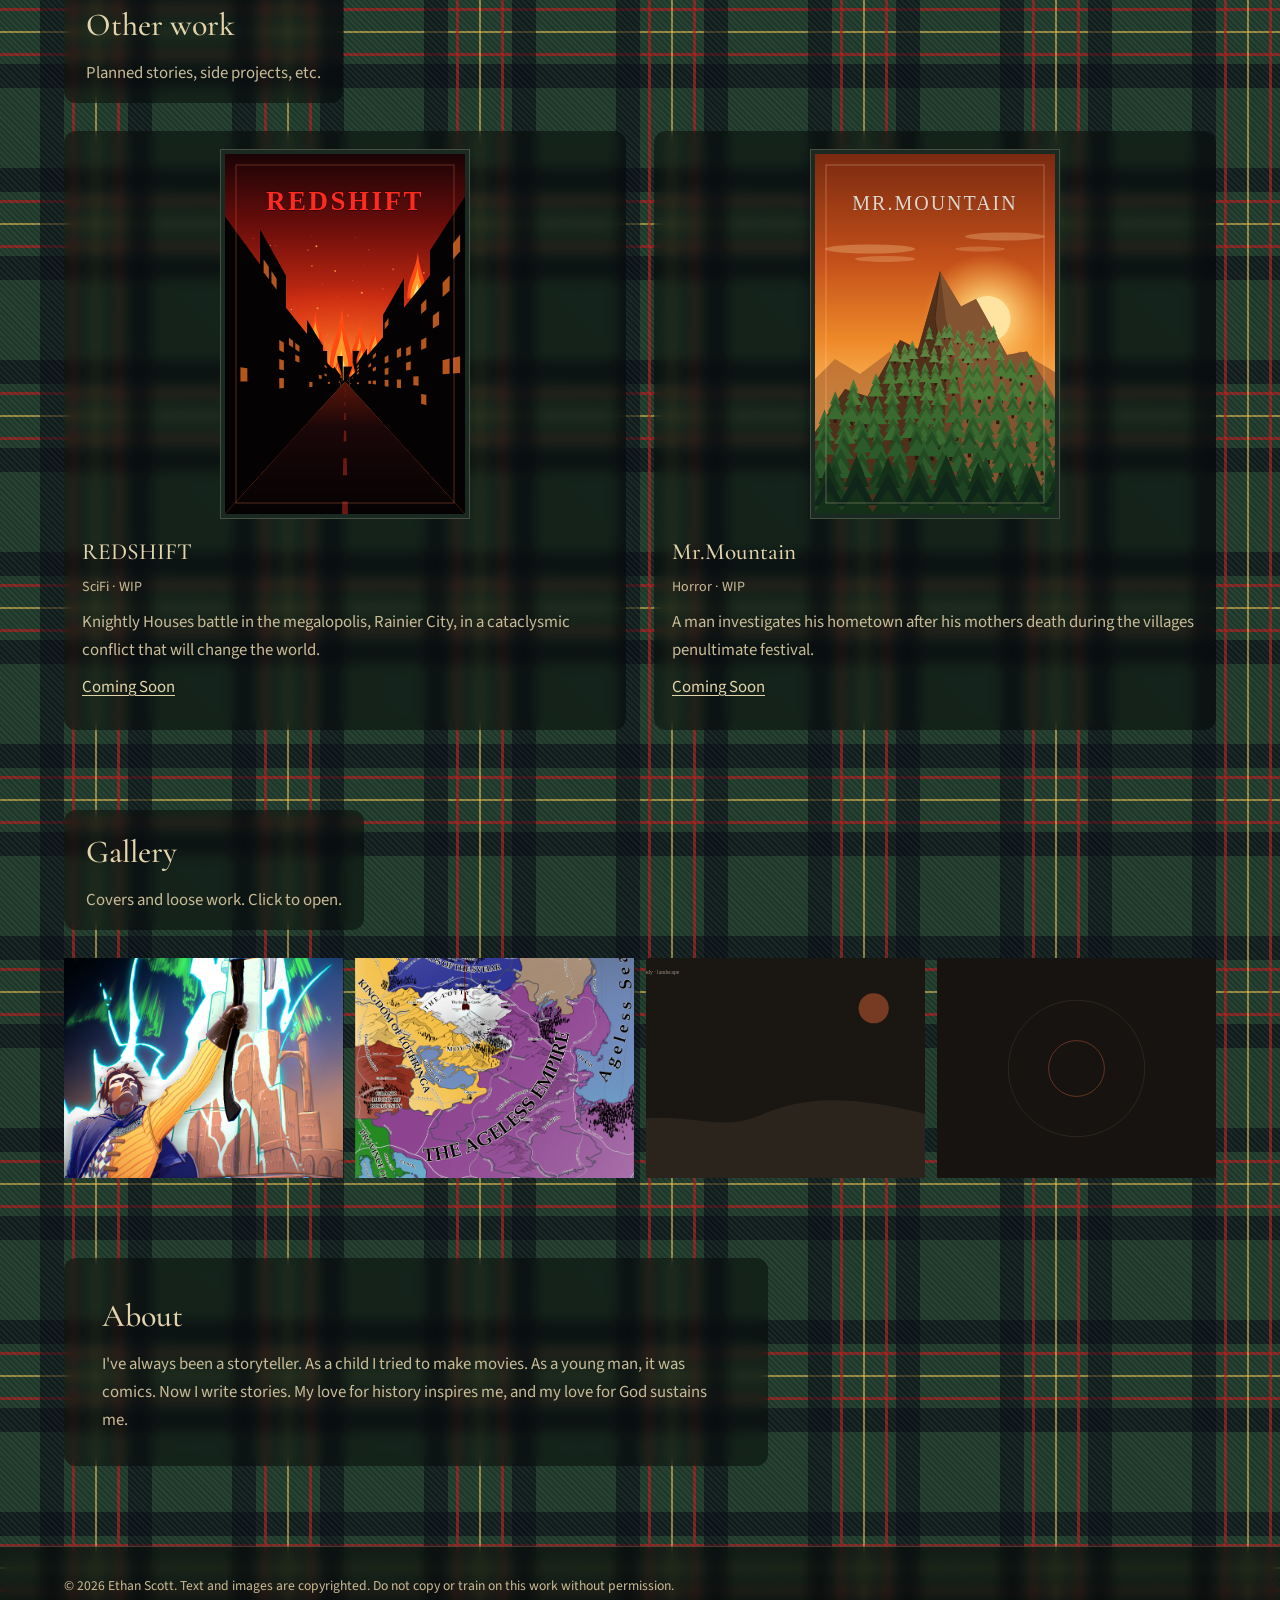
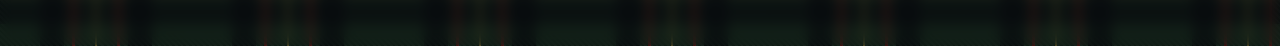
==== commit 7c190edf: "Update index.html" ====
--- a/index.html
+++ b/index.html
@@ -79,7 +79,7 @@
   <header class="site-header">
     <a class="site-mark" href="#top">Ethan Scott</a>
     <nav aria-label="Main">
-      <a hfref="#featured">Current Work</a>
+      <a href="#featured">Current Work</a>
       <a href="#works">Other Works</a>
       <a href="#gallery">Gallery</a>
       <a href="#about">About</a>
@@ -177,7 +177,21 @@
         </div>
       </article>
     </section>
-
+<section id="feed" class="feed" aria-labelledby="feed-title">
+  <header class="section-head">
+    <h2 id="feed-title">Latest on X</h2>
+    <p>Updates, art, and announcements.</p>
+  </header>
+  <div class="feed-box">
+    <a class="twitter-timeline"
+       data-theme="dark"
+       data-height="520"
+       data-tweet-limit="5"
+       data-chrome="noheader nofooter noborders transparent"
+       href="https://x.com/EthanScott____">Posts by @EthanScott____</a>
+  </div>
+  <script async src="https://platform.twitter.com/widgets.js" charset="utf-8"></script>
+</section>
     <!-- OTHER WORKS
          Copy a <article class="work"> block for each extra title.
          Delete the second card if you only have one book live. -->
--- a/style.css
+++ b/style.css
@@ -813,3 +813,21 @@
   pointer-events: none;
   z-index: 9999;
 }
+/* Custom lightning bolt cursor */
+:root {
+  --cursor:
+    url("images/cursor-bolt.svg") 6 2,
+    url("images/cursor-bolt.png") 6 2,
+    auto;
+  --cursor-pointer:
+    url("images/cursor-bolt-hot.svg") 6 2,
+    url("images/cursor-bolt-hot.png") 6 2,
+    pointer;
+}
+
+html { cursor: var(--cursor); }
+
+a, button, summary, [role="button"],
+.btn, .piece, .lb-btn, .sample-close, .map-close {
+  cursor: var(--cursor-pointer);
+}
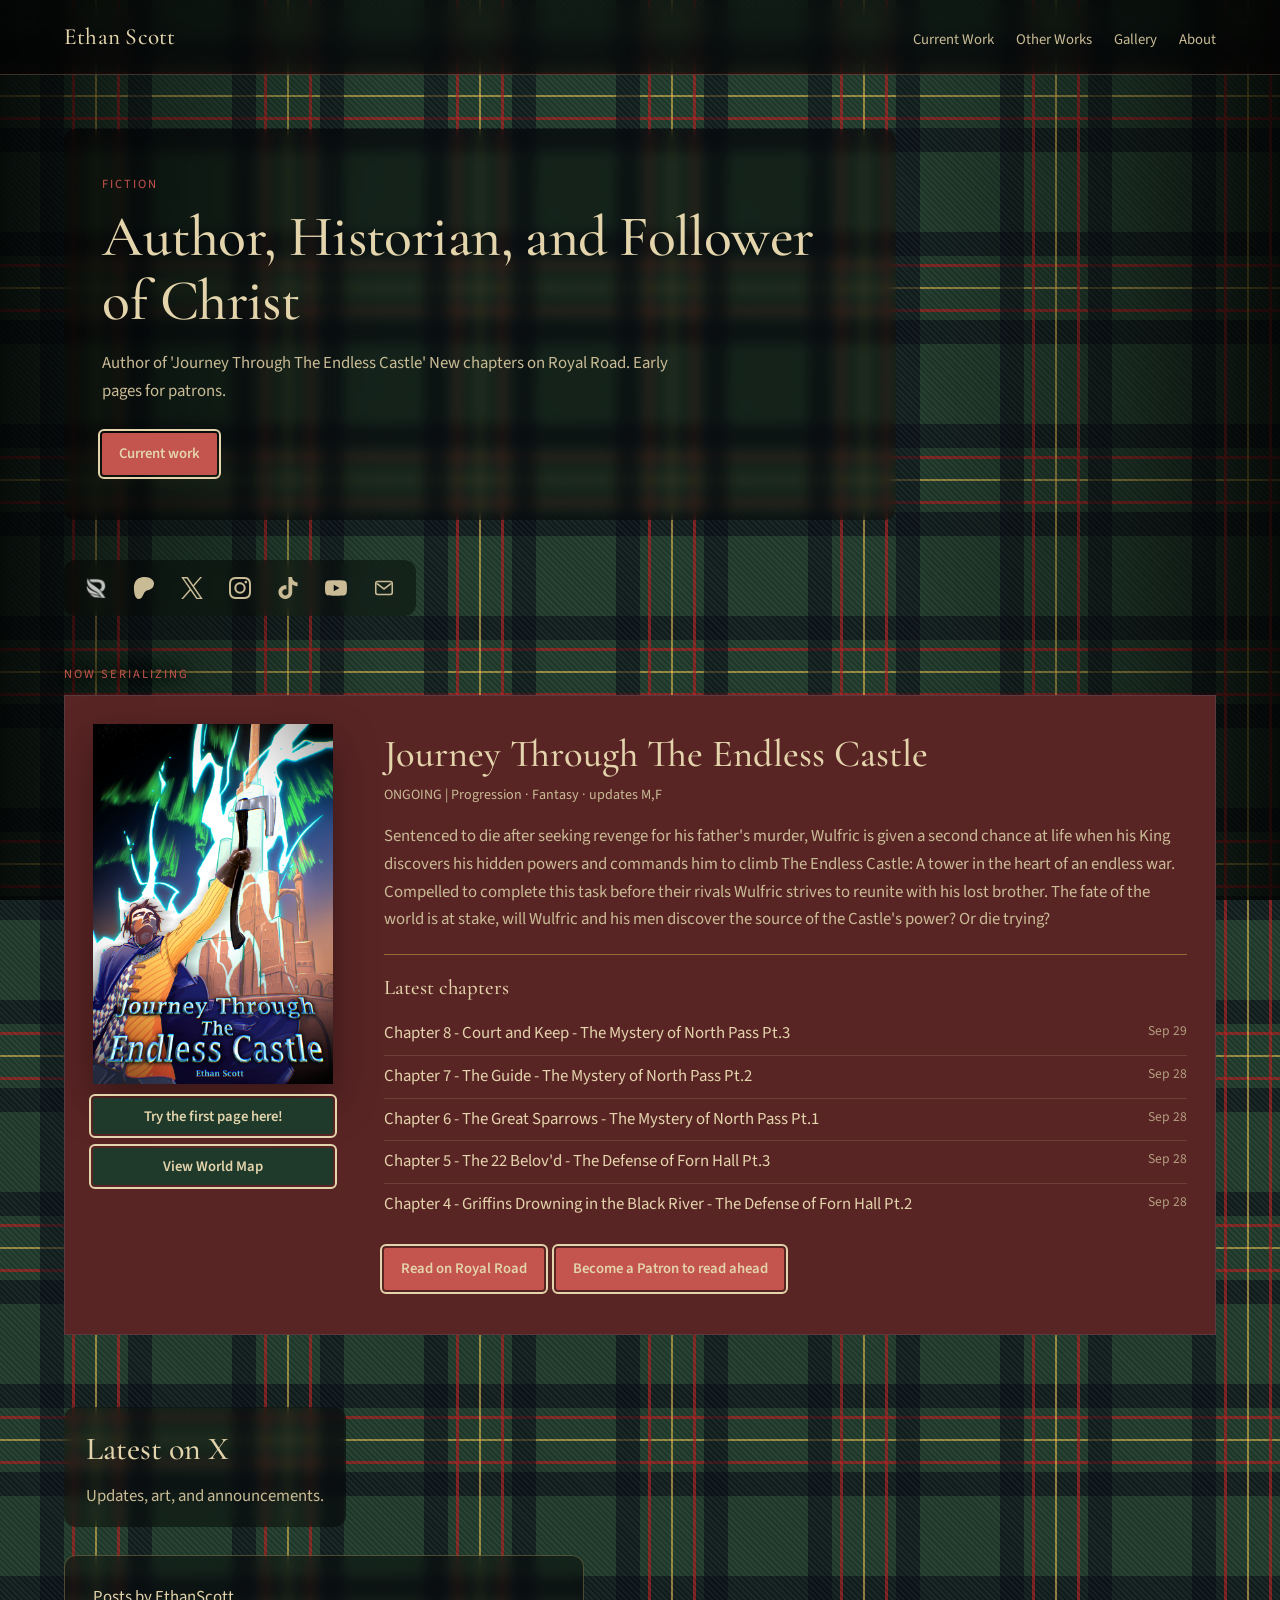
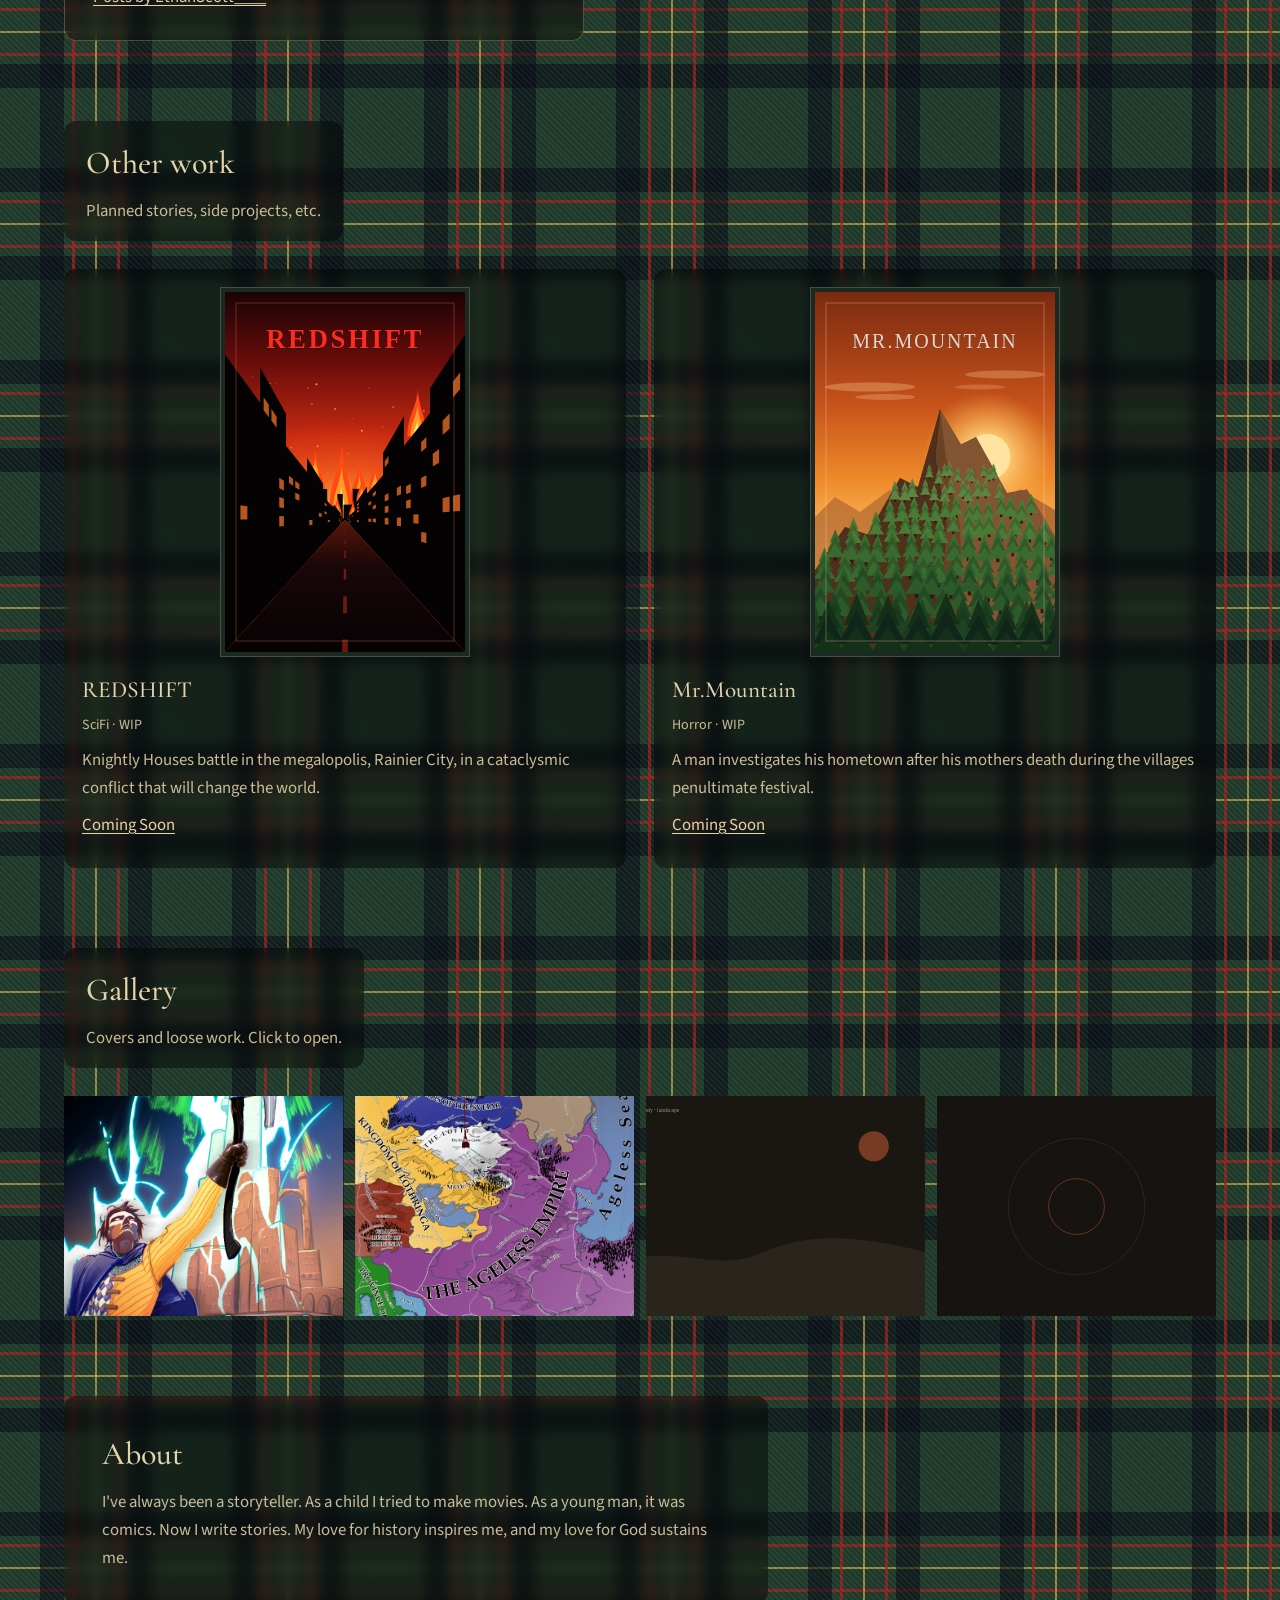
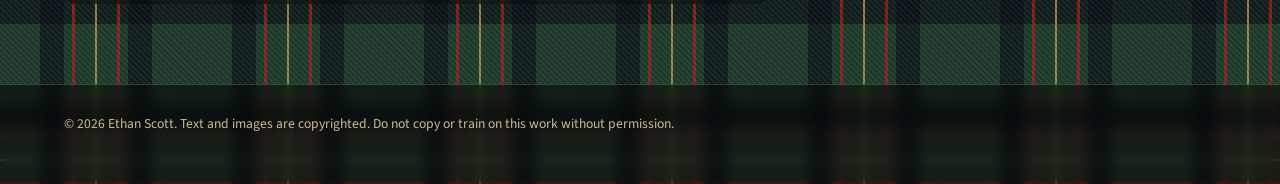
==== commit 8d81ff63: "Update index.html" ====
--- a/index.html
+++ b/index.html
@@ -188,9 +188,9 @@
        data-height="520"
        data-tweet-limit="5"
        data-chrome="noheader nofooter noborders transparent"
-       href="https://x.com/EthanScott____">Posts by @EthanScott____</a>
+       href="https://x.com/EthanScott____?ref_src=twsrc%5Etfw">Posts by EthanScott____</a>
   </div>
-  <script async src="https://platform.twitter.com/widgets.js" charset="utf-8"></script>
+  <script async src="https://platform.x.com/widgets.js" charset="utf-8"></script>
 </section>
     <!-- OTHER WORKS
          Copy a <article class="work"> block for each extra title.
--- a/style.css
+++ b/style.css
@@ -831,3 +831,22 @@
 .btn, .piece, .lb-btn, .sample-close, .map-close {
   cursor: var(--cursor-pointer);
 }
+/* X feed */
+.feed {
+  padding: 0 var(--pad) 80px;
+}
+
+.feed-box {
+  width: min(520px, 100%);
+  padding: 12px;
+  background: rgba(0, 0, 0, 0.42);
+  -webkit-backdrop-filter: blur(6px);
+  backdrop-filter: blur(6px);
+  border: 1px solid rgba(226, 193, 122, 0.3);
+  border-radius: 12px;
+}
+
+.feed-box a.twitter-timeline {
+  display: block;
+  padding: 16px;
+}
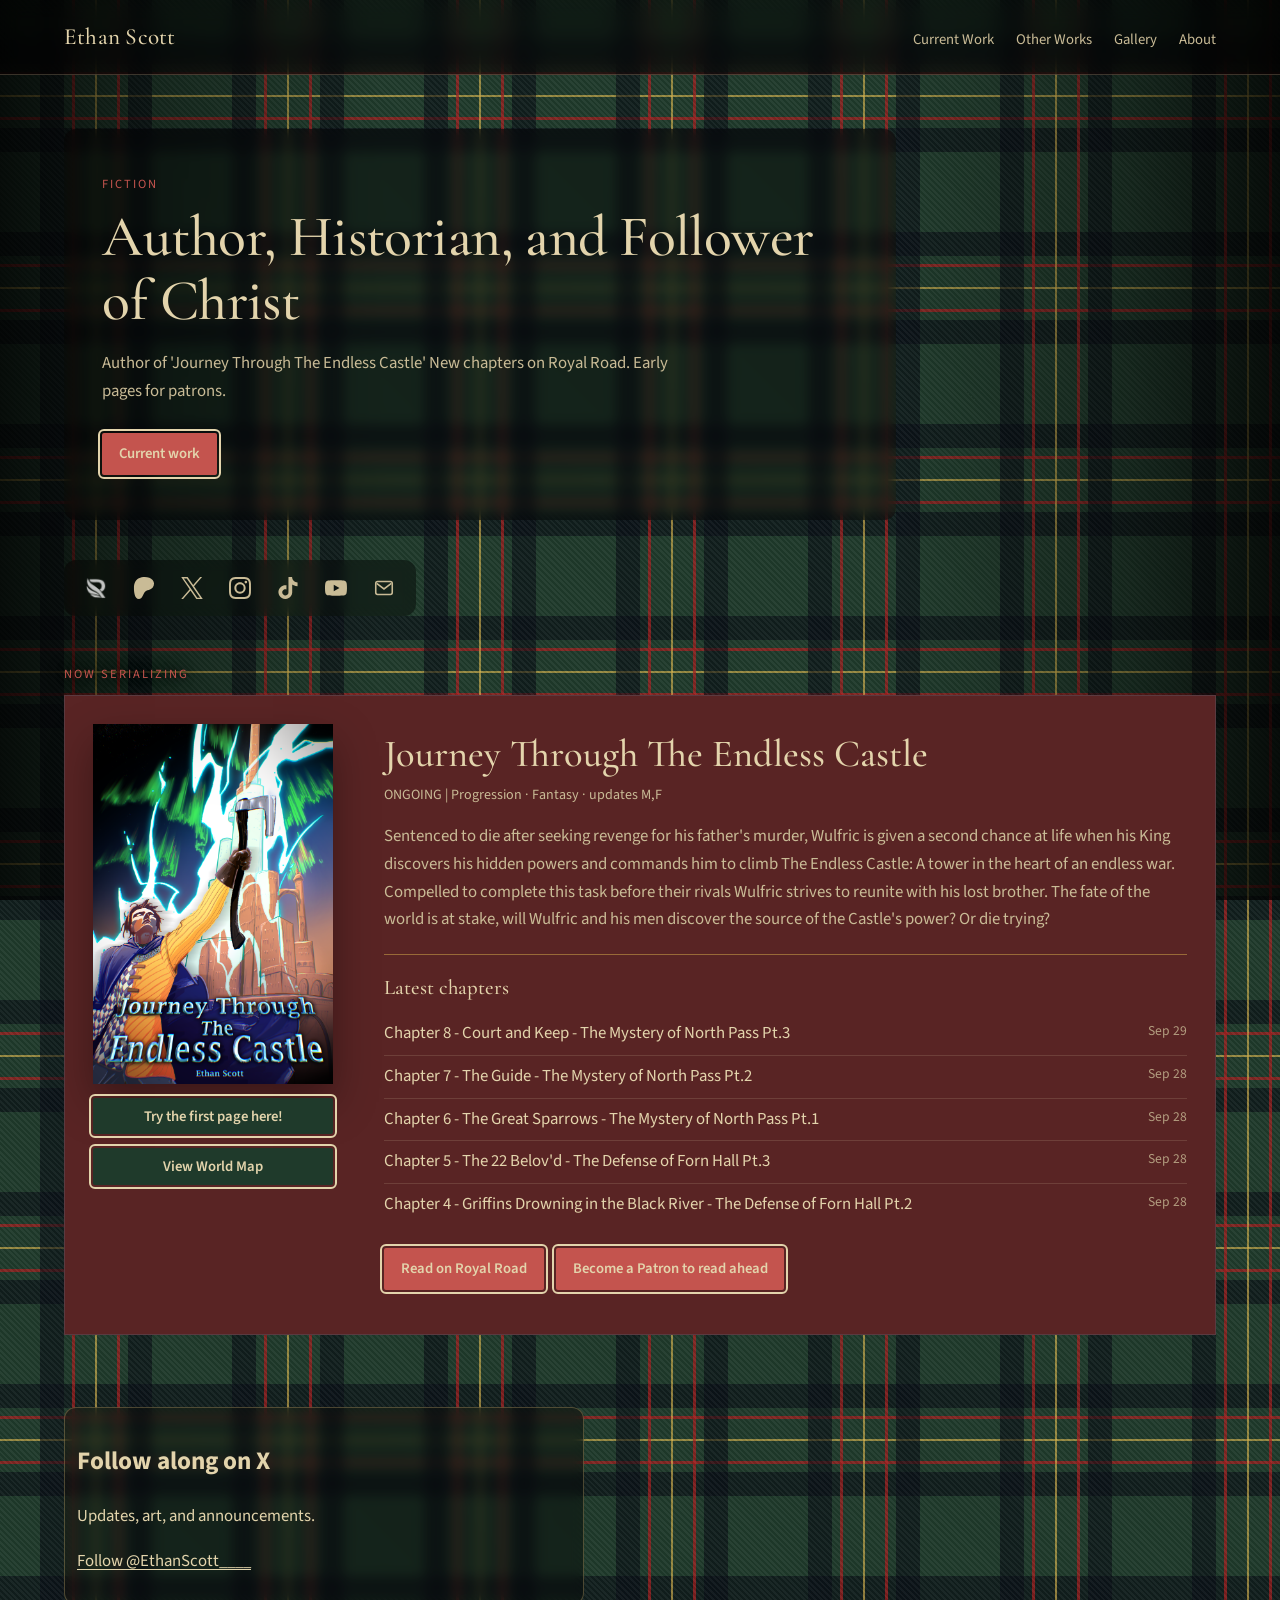
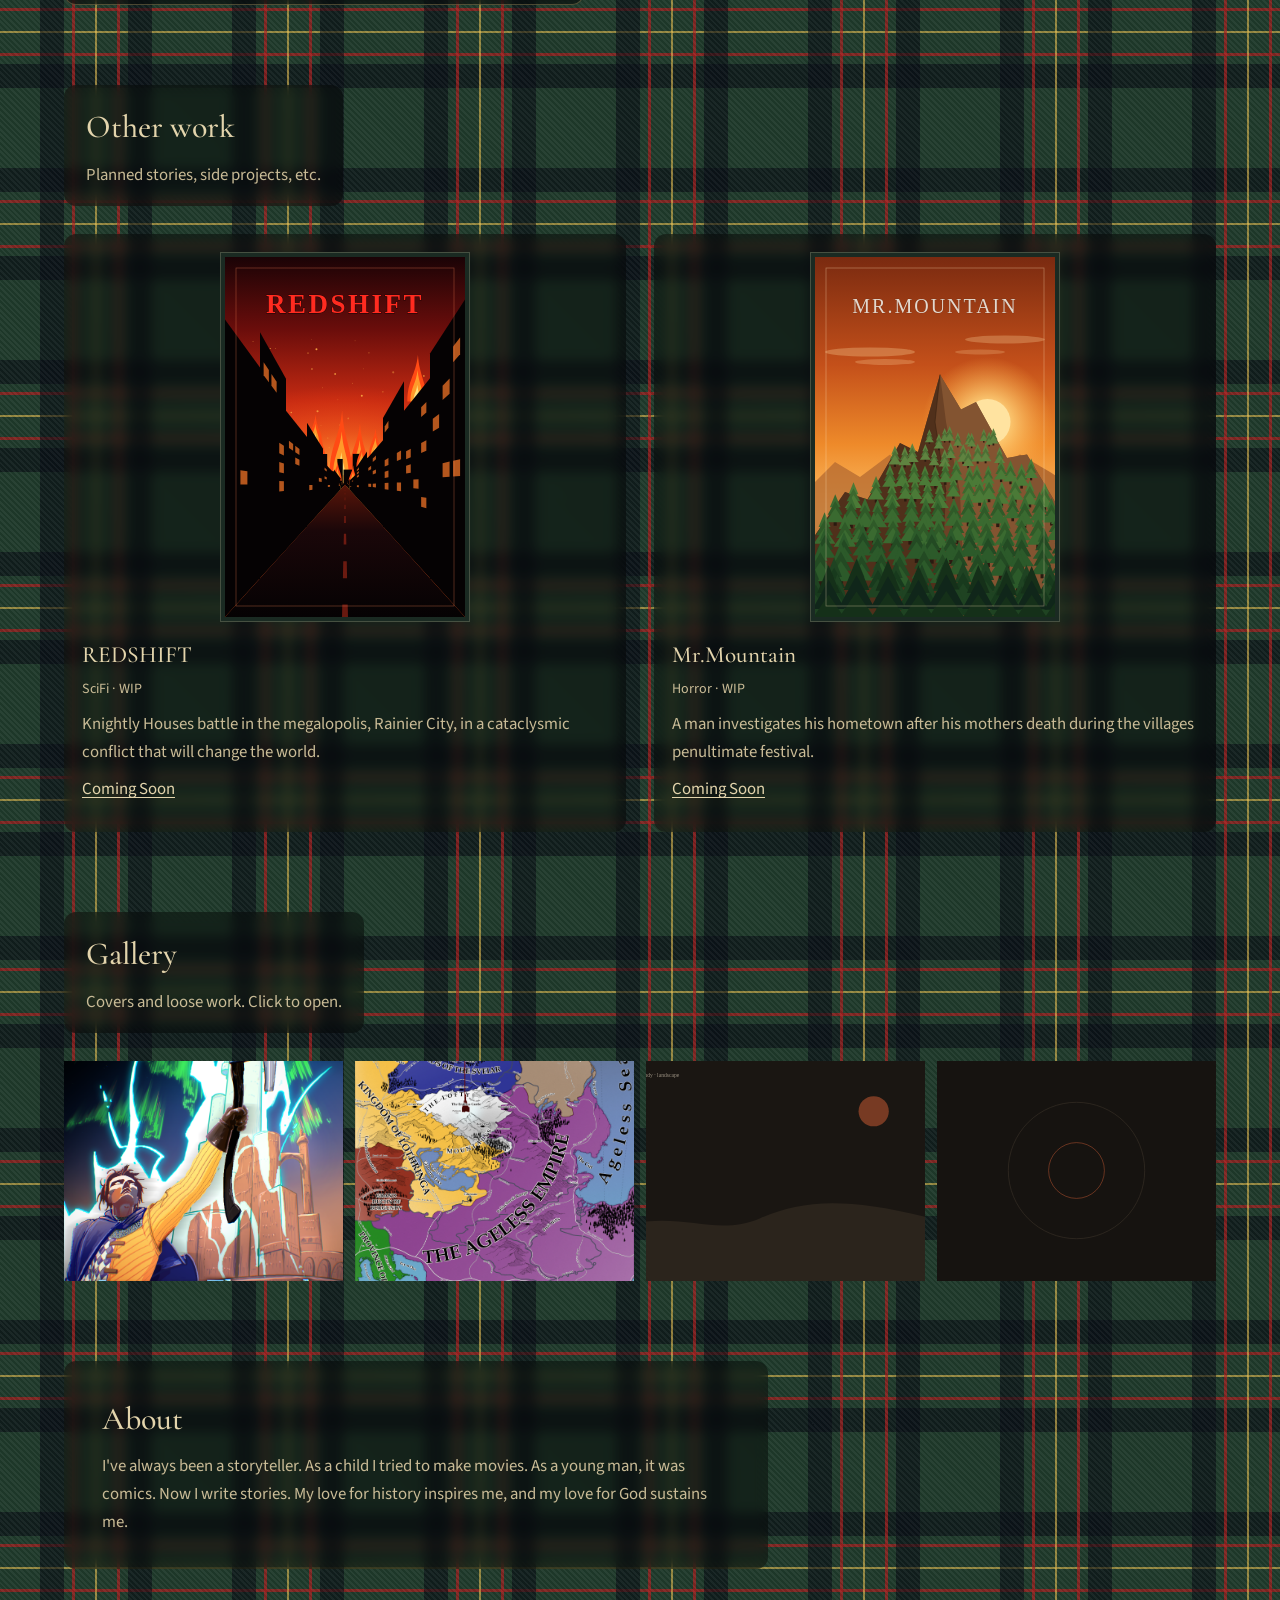
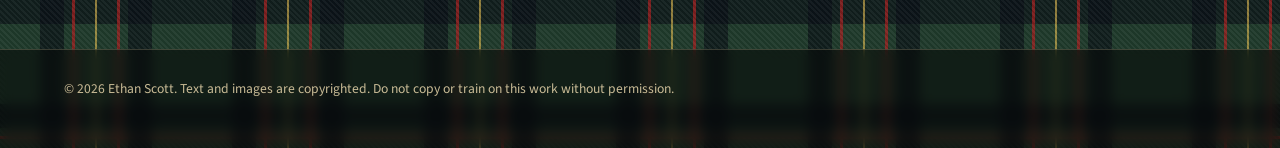
==== commit 4ee9cfc5: "Update index.html" ====
--- a/index.html
+++ b/index.html
@@ -178,17 +178,12 @@
       </article>
     </section>
 <section id="feed" class="feed" aria-labelledby="feed-title">
-  <header class="section-head">
-    <h2 id="feed-title">Latest on X</h2>
+  <div class="feed-box">
+    <h2 id="feed-title">Follow along on X</h2>
     <p>Updates, art, and announcements.</p>
-  </header>
-  <div class="feed-box">
-    <a class="twitter-timeline"
-       data-theme="dark"
-       data-height="520"
-       data-tweet-limit="5"
-       data-chrome="noheader nofooter noborders transparent"
-       href="https://x.com/EthanScott____?ref_src=twsrc%5Etfw">Posts by EthanScott____</a>
+    <p>
+      <a href="https://x.com/EthanScott____?ref_src=twsrc%5Etfw" class="twitter-follow-button" data-size="large" data-show-count="false">Follow @EthanScott____</a>
+    </p>
   </div>
   <script async src="https://platform.x.com/widgets.js" charset="utf-8"></script>
 </section>
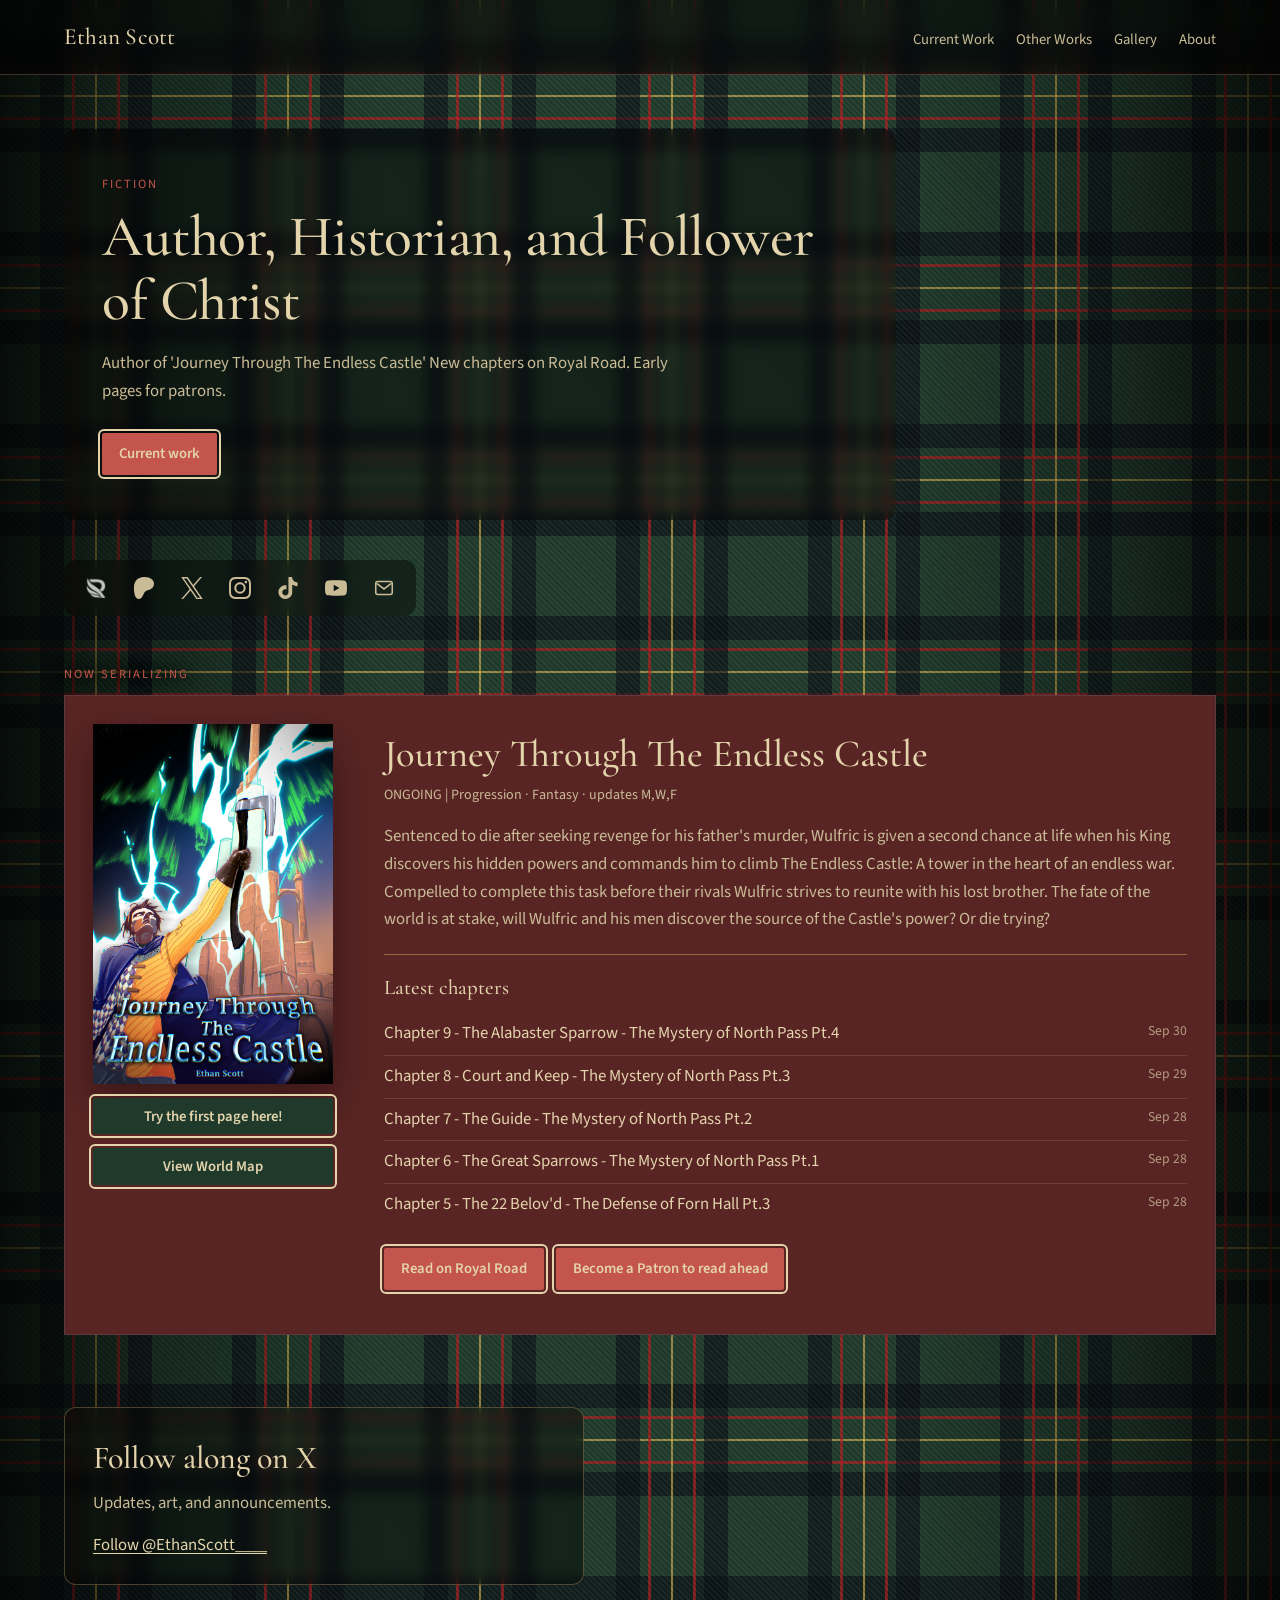
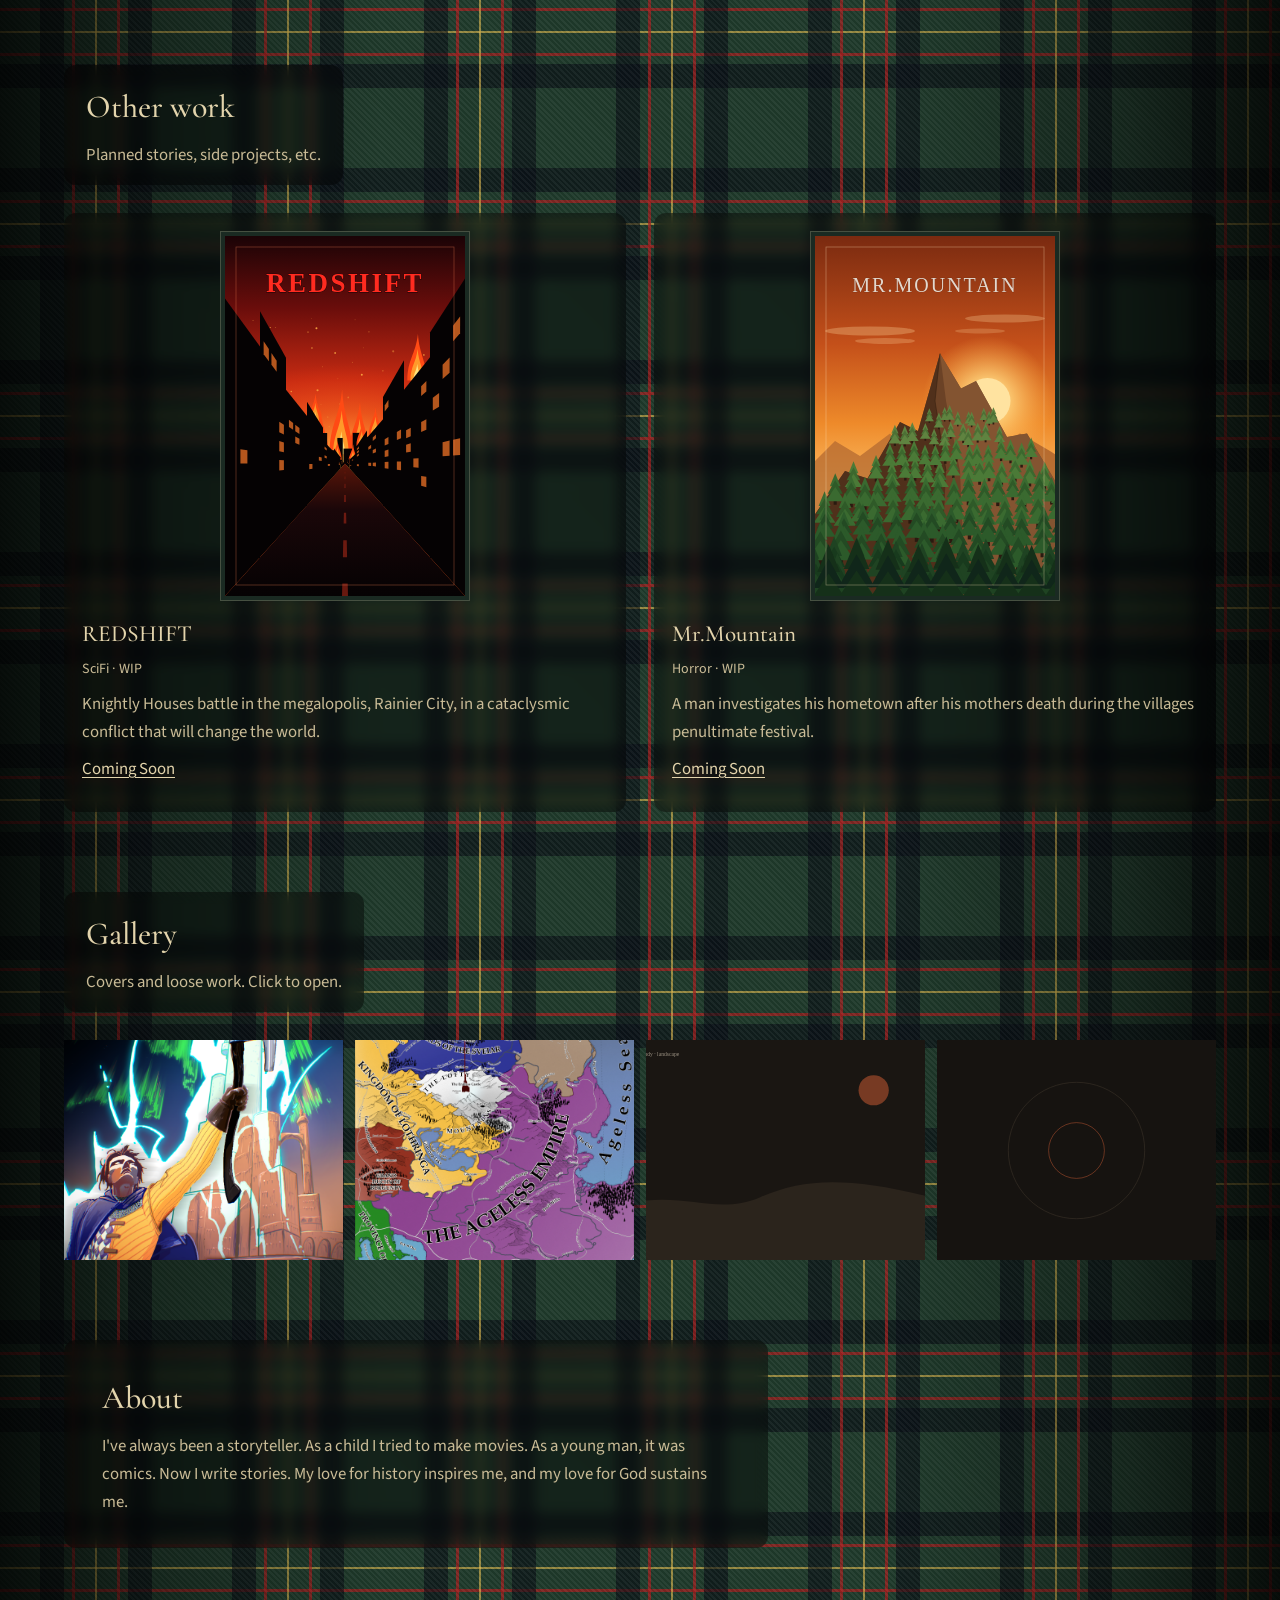
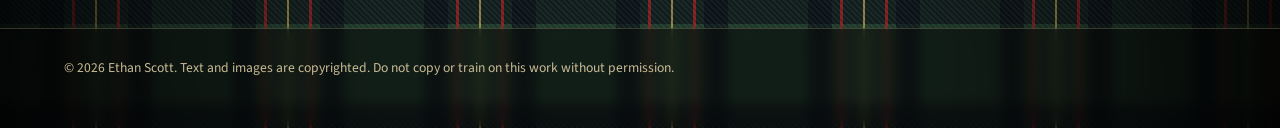
==== commit fde687cf: "Update index.html" ====
--- a/index.html
+++ b/index.html
@@ -160,7 +160,7 @@
 </div>
         <div class="featured-copy">
           <h2 id="featured-title">Journey Through The Endless Castle</h2>
-          <p class="meta">ONGOING | Progression · Fantasy · updates M,F</p>
+          <p class="meta">ONGOING | Progression · Fantasy · updates M,W,F</p>
           <p>
             Sentenced to die after seeking revenge for his father's murder, Wulfric is given a second chance at life when his King discovers his hidden powers and commands him to climb The Endless Castle: A tower in the heart of an endless war. Compelled to complete this task before their rivals Wulfric strives to reunite with his lost brother. The fate of the world is at stake, will Wulfric and his men discover the source of the Castle's power? Or die trying?
           </p>
--- a/style.css
+++ b/style.css
@@ -64,7 +64,7 @@
       rgba(8,12,20,0.6) 128px 152px,
       transparent 152px 192px);
   background-size: 100% 100%, auto, 192px 192px, 192px 192px;
-  background-attachment: fixed, scroll, scroll, scroll;
+  background-attachment: scroll, scroll, scroll, scroll;
   color: var(--ink);
   font-family: var(--sans);
   font-size: 1.05rem;
@@ -850,3 +850,14 @@
   display: block;
   padding: 16px;
 }
+.feed-box { padding: 24px 28px; }
+
+.feed-box h2 {
+  margin: 0 0 6px;
+  font-family: var(--serif);
+  font-size: 2rem;
+  font-weight: 500;
+}
+
+.feed-box p { margin: 0 0 14px; color: var(--mute); }
+.feed-box p:last-child { margin-bottom: 0; }
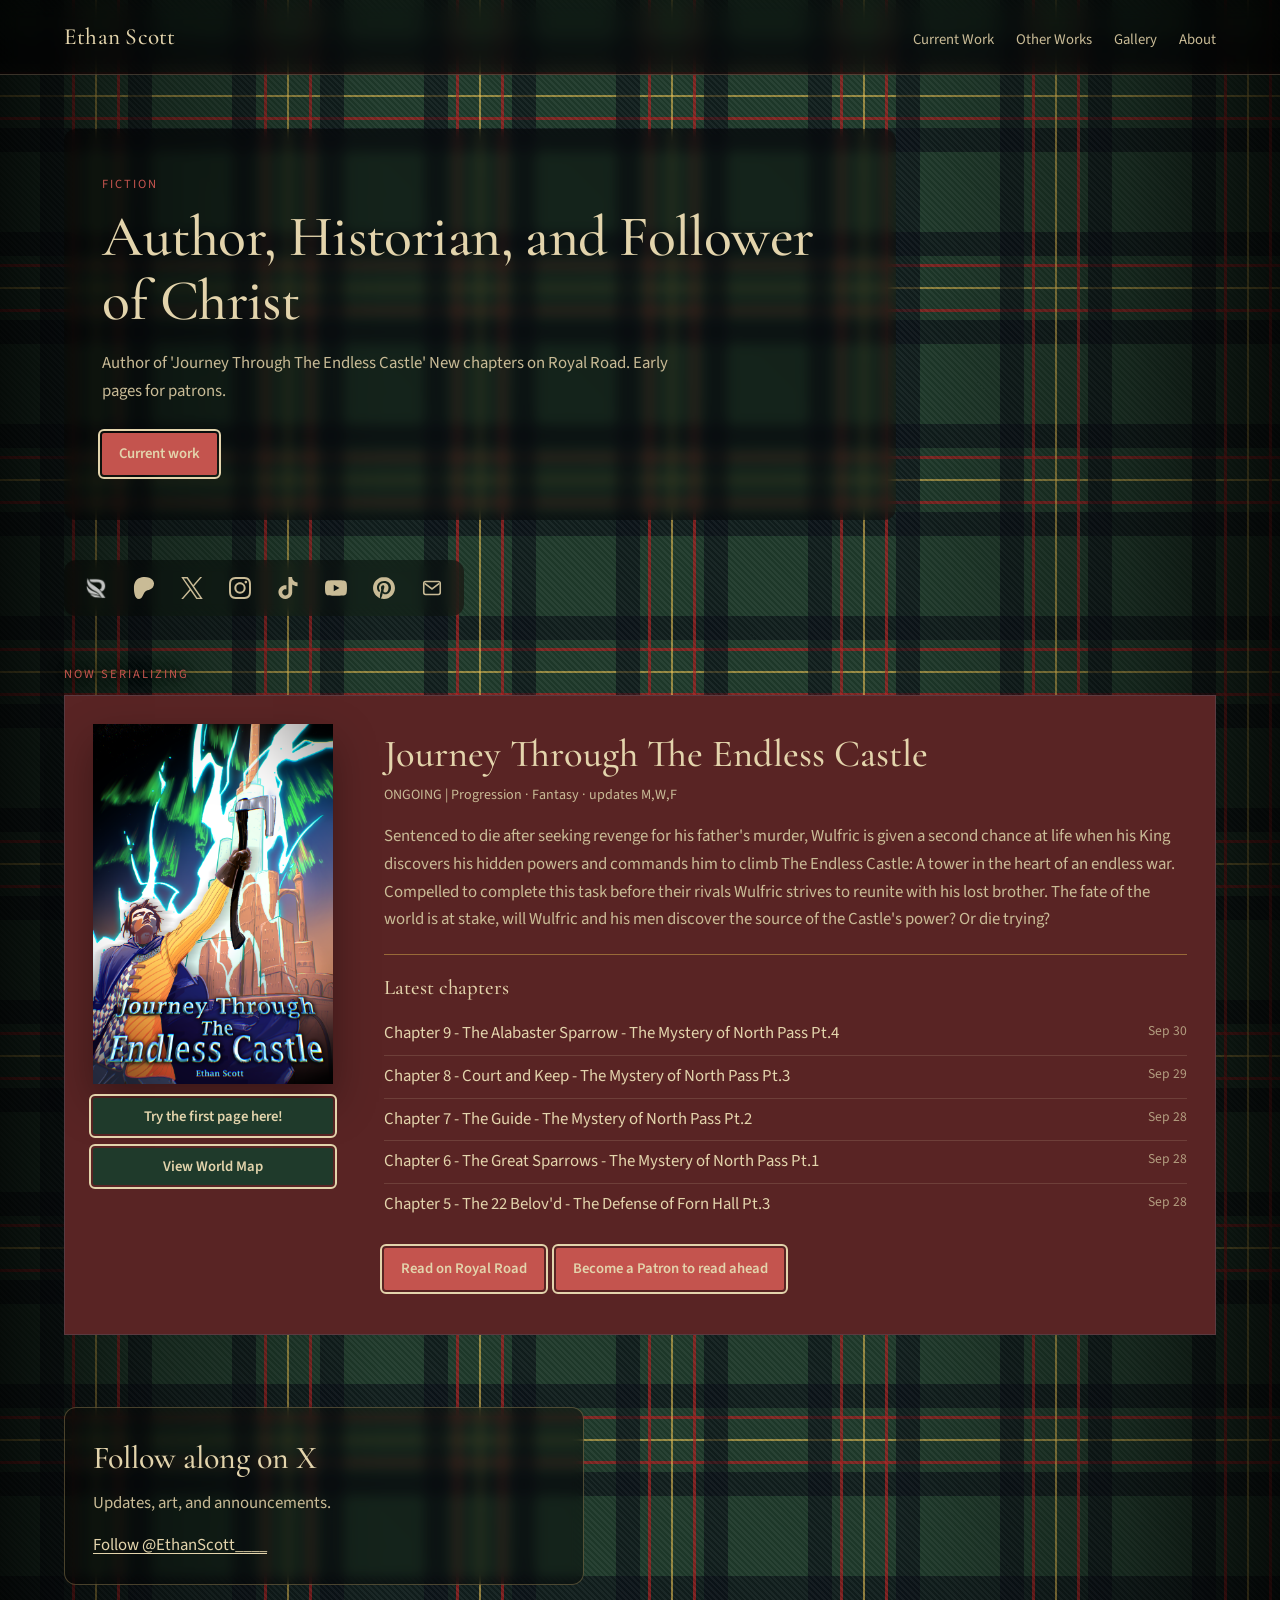
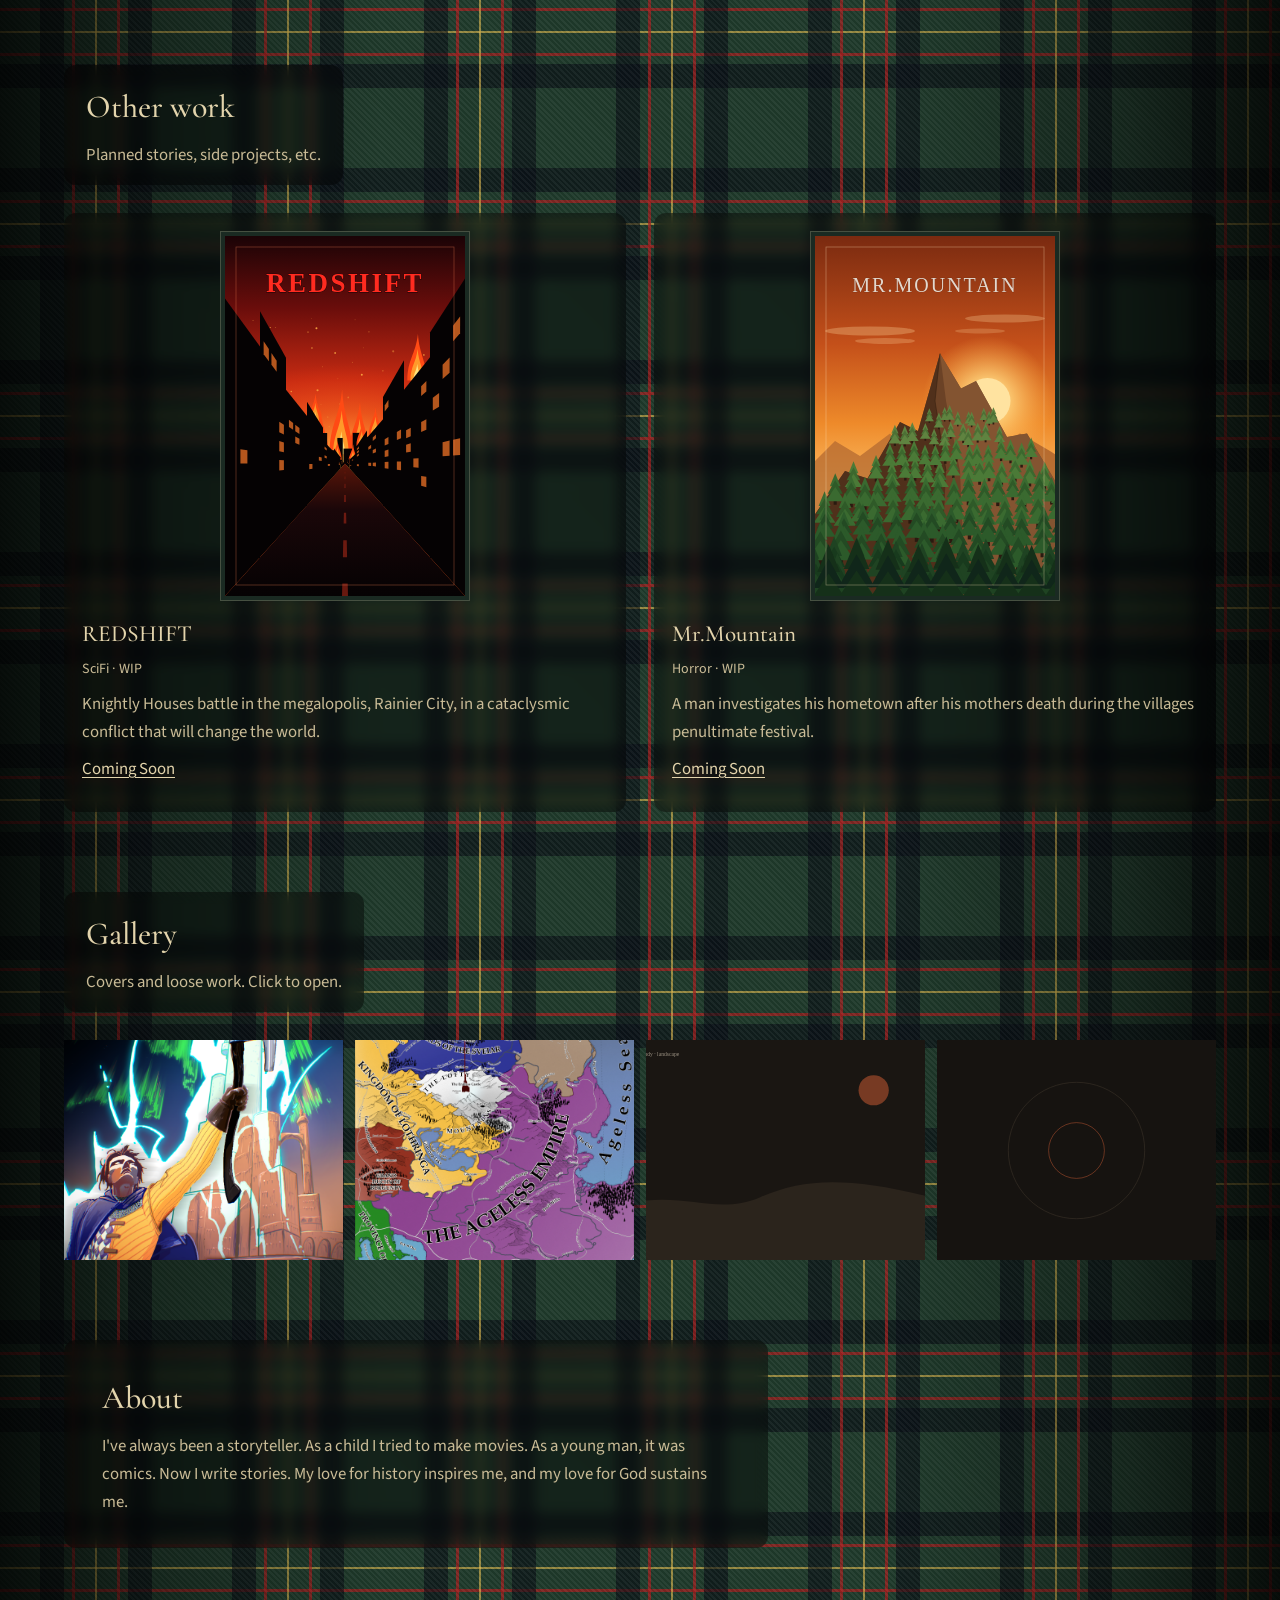
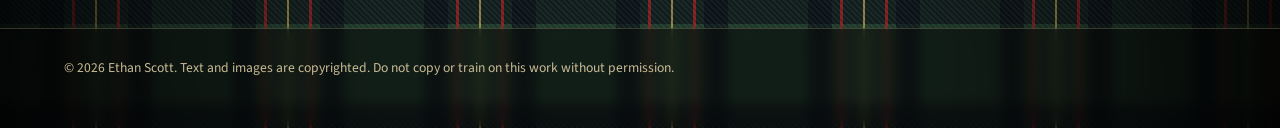
==== commit ae7a57cb: "Update index.html" ====
--- a/index.html
+++ b/index.html
@@ -56,7 +56,8 @@
         "https://x.com/EthanScott____",
         "https://www.instagram.com/ethanscott____/",
         "https://www.tiktok.com/@ethanscott__",
-        "https://www.youtube.com/@ethan_scott"
+        "https://www.youtube.com/@ethan_scott",
+        "https://www.pinterest.com/ethanscott___/"
       ]
     },
     {
@@ -135,6 +136,12 @@
         <li>
           <a href="https://www.youtube.com/@ethan_scott" target="_blank" rel="me noopener" aria-label="YouTube" title="YouTube">
             <svg viewBox="0 0 24 24" aria-hidden="true" fill="currentColor"><path d="M23.498 6.186a3.016 3.016 0 0 0-2.122-2.136C19.505 3.545 12 3.545 12 3.545s-7.505 0-9.377.505A3.017 3.017 0 0 0 .502 6.186C0 8.07 0 12 0 12s0 3.93.502 5.814a3.016 3.016 0 0 0 2.122 2.136c1.871.505 9.376.505 9.376.505s7.505 0 9.377-.505a3.015 3.015 0 0 0 2.122-2.136C24 15.93 24 12 24 12s0-3.93-.502-5.814zM9.545 15.568V8.432L15.818 12l-6.273 3.568z"/></svg>
+          </a>
+        </li>
+        <!-- NEW: Pinterest -->
+        <li>
+          <a href="https://www.pinterest.com/ethanscott___/_saved/" target="_blank" rel="me noopener" aria-label="Pinterest" title="Pinterest">
+            <svg viewBox="0 0 24 24" aria-hidden="true" fill="currentColor"><path d="M12.017 0C5.396 0 .029 5.367.029 11.987c0 5.079 3.158 9.417 7.618 11.162-.105-.949-.199-2.403.041-3.439.219-.937 1.406-5.957 1.406-5.957s-.359-.72-.359-1.781c0-1.663.967-2.911 2.168-2.911 1.024 0 1.518.769 1.518 1.688 0 1.029-.653 2.567-.992 3.992-.285 1.193.6 2.165 1.775 2.165 2.128 0 3.768-2.245 3.768-5.487 0-2.861-2.063-4.869-5.008-4.869-3.41 0-5.409 2.562-5.409 5.199 0 1.033.394 2.143.889 2.741.099.12.112.225.085.345-.09.375-.293 1.199-.334 1.363-.053.225-.172.271-.401.165-1.495-.69-2.433-2.878-2.433-4.646 0-3.776 2.748-7.252 7.92-7.252 4.158 0 7.392 2.967 7.392 6.923 0 4.135-2.607 7.462-6.233 7.462-1.214 0-2.354-.629-2.758-1.379l-.749 2.848c-.269 1.045-1.004 2.352-1.498 3.146 1.123.345 2.306.535 3.55.535 6.607 0 11.985-5.365 11.985-11.987C23.97 5.39 18.592.026 11.985.026L12.017 0z"/></svg>
           </a>
         </li>
         <li>
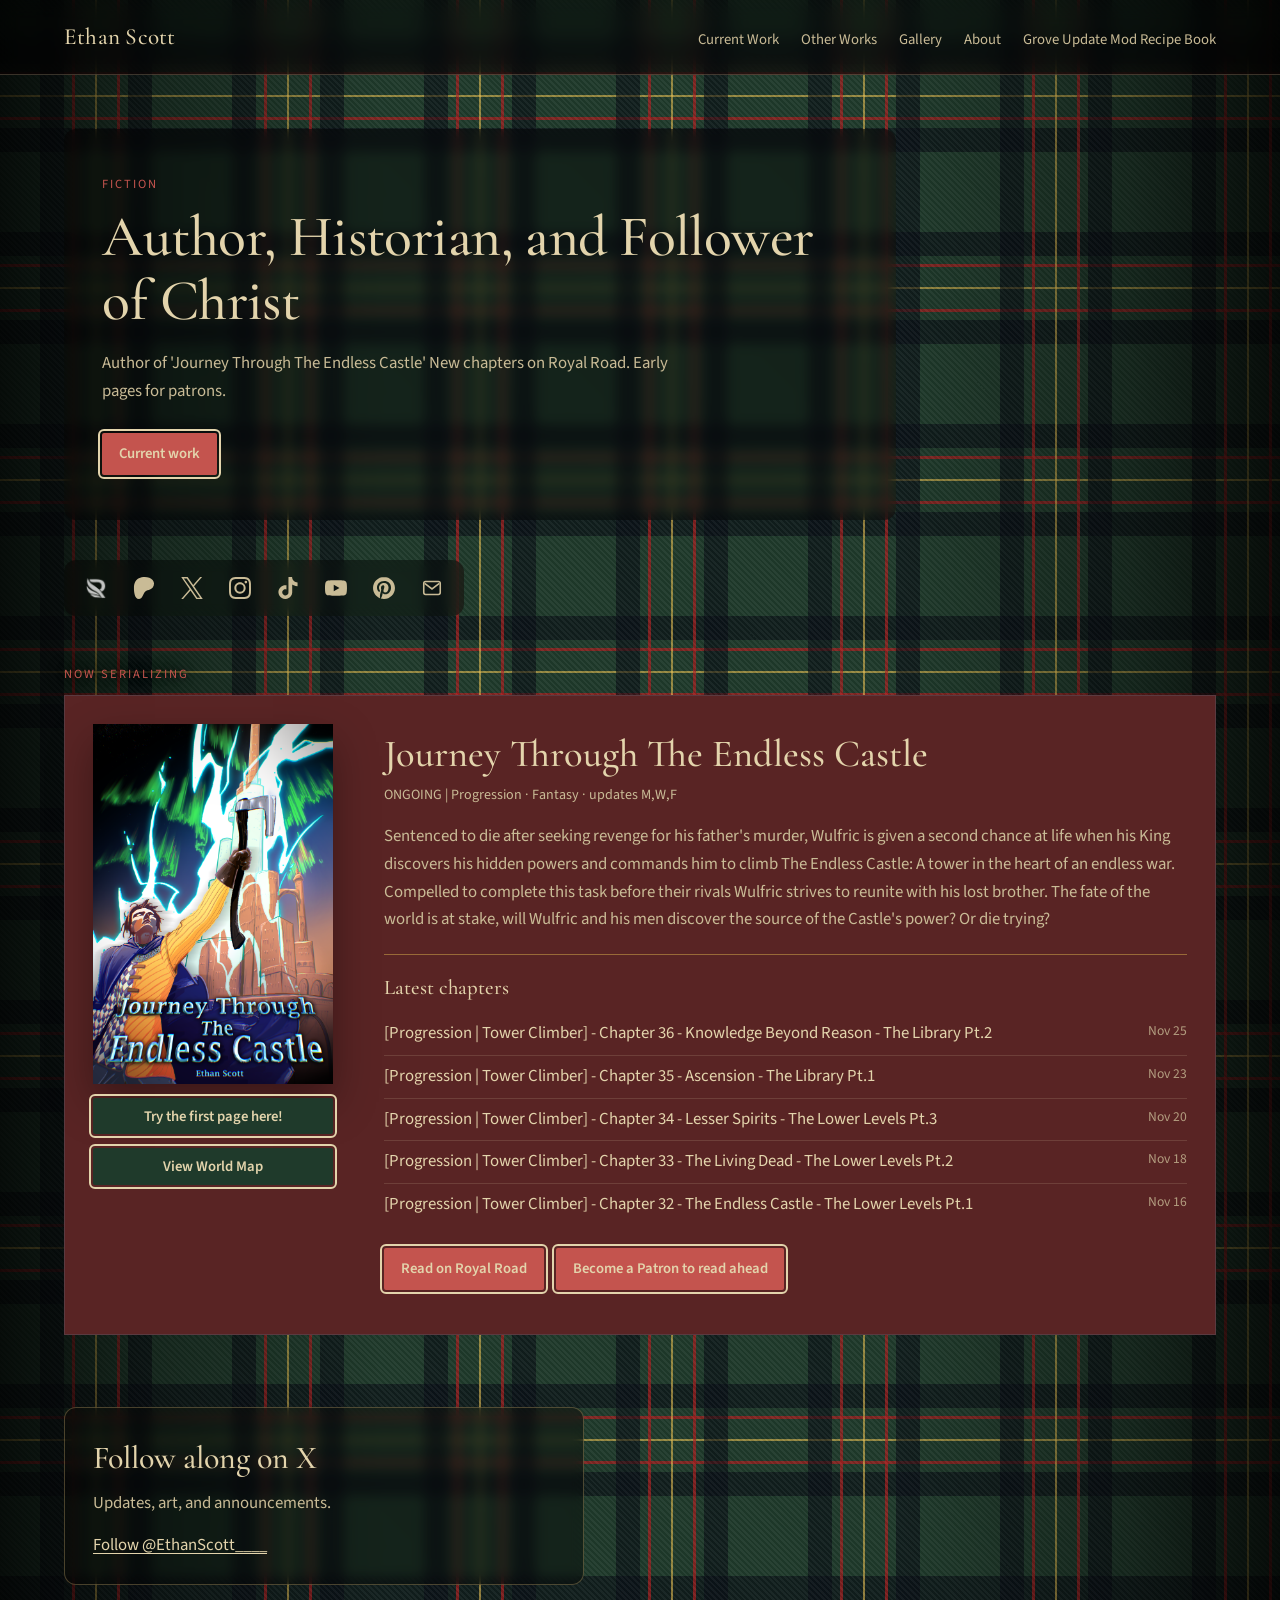
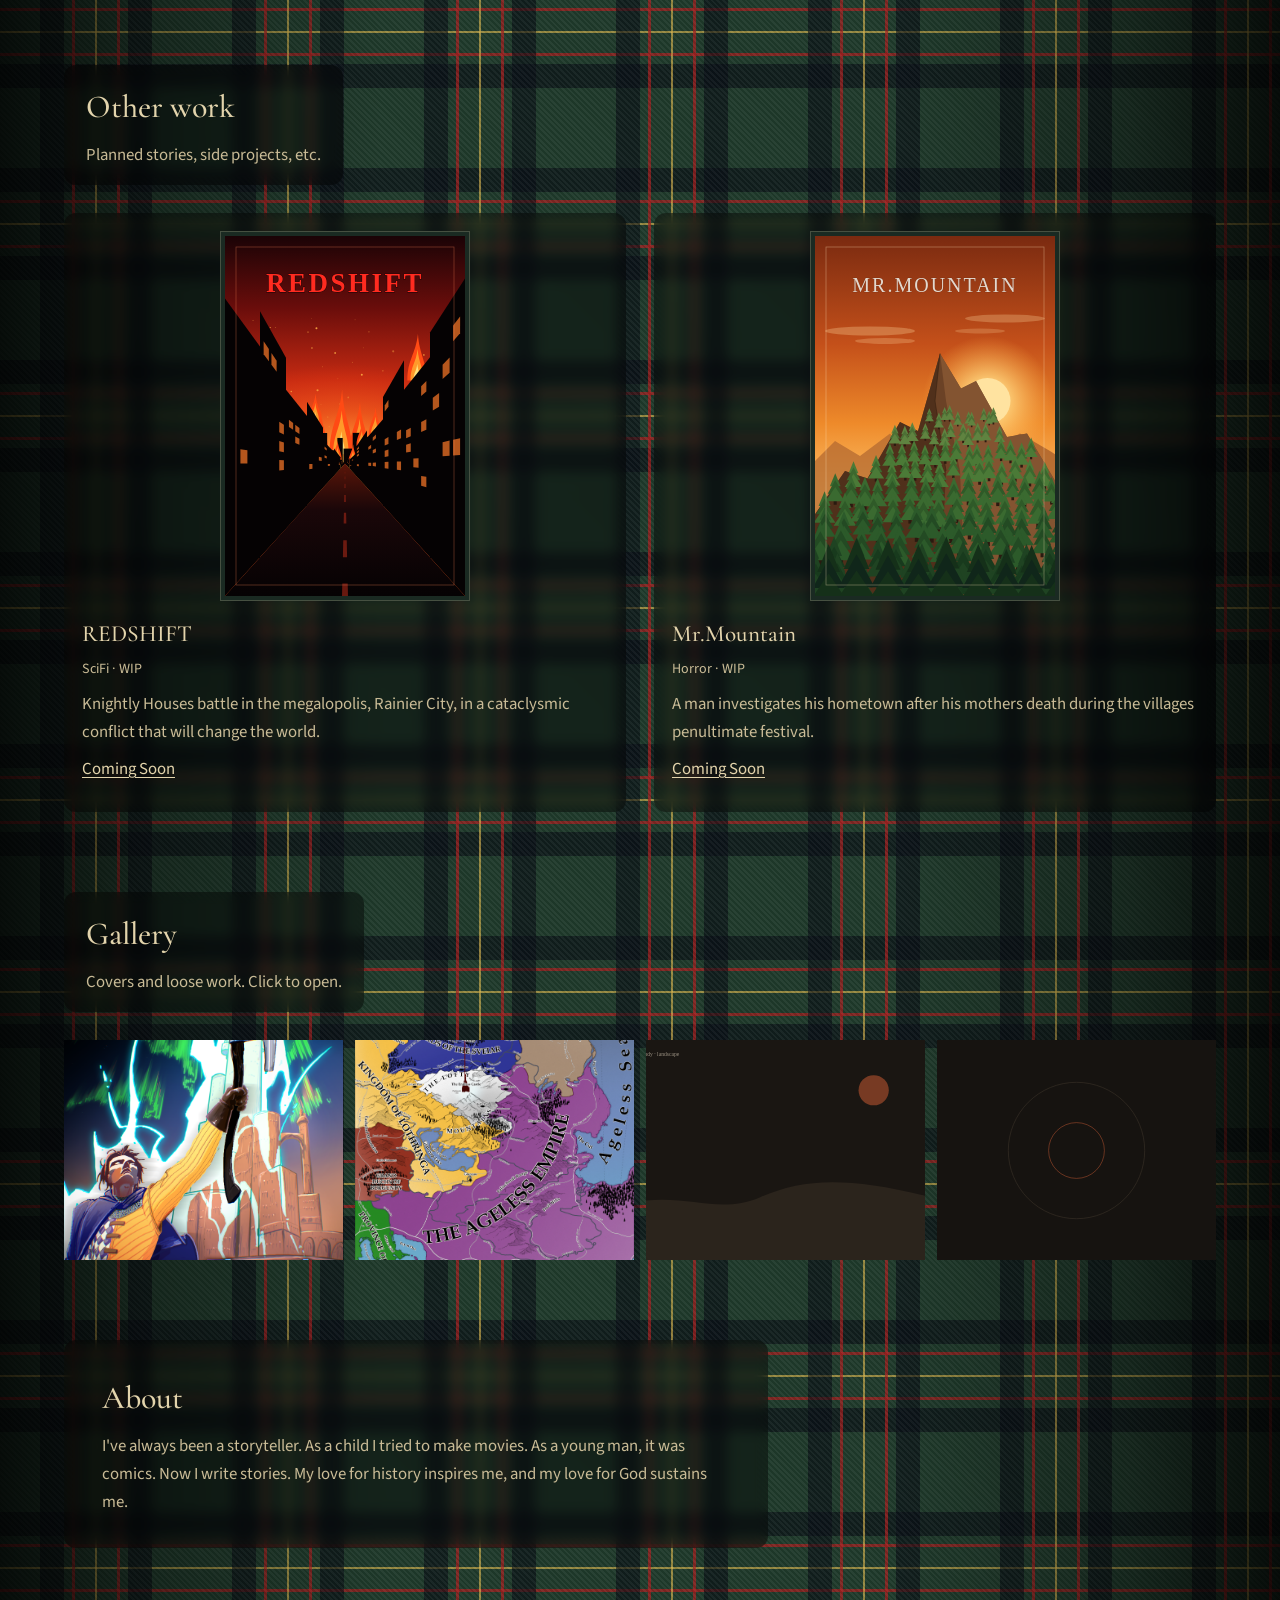
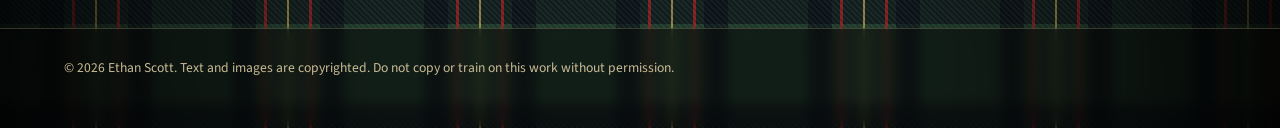
==== commit a77adc91: "Update index.html" ====
--- a/index.html
+++ b/index.html
@@ -84,6 +84,7 @@
       <a href="#works">Other Works</a>
       <a href="#gallery">Gallery</a>
       <a href="#about">About</a>
+      <a href="grove-recipes.html">Grove Update Mod Recipe Book</a>
     </nav>
   </header>
 
